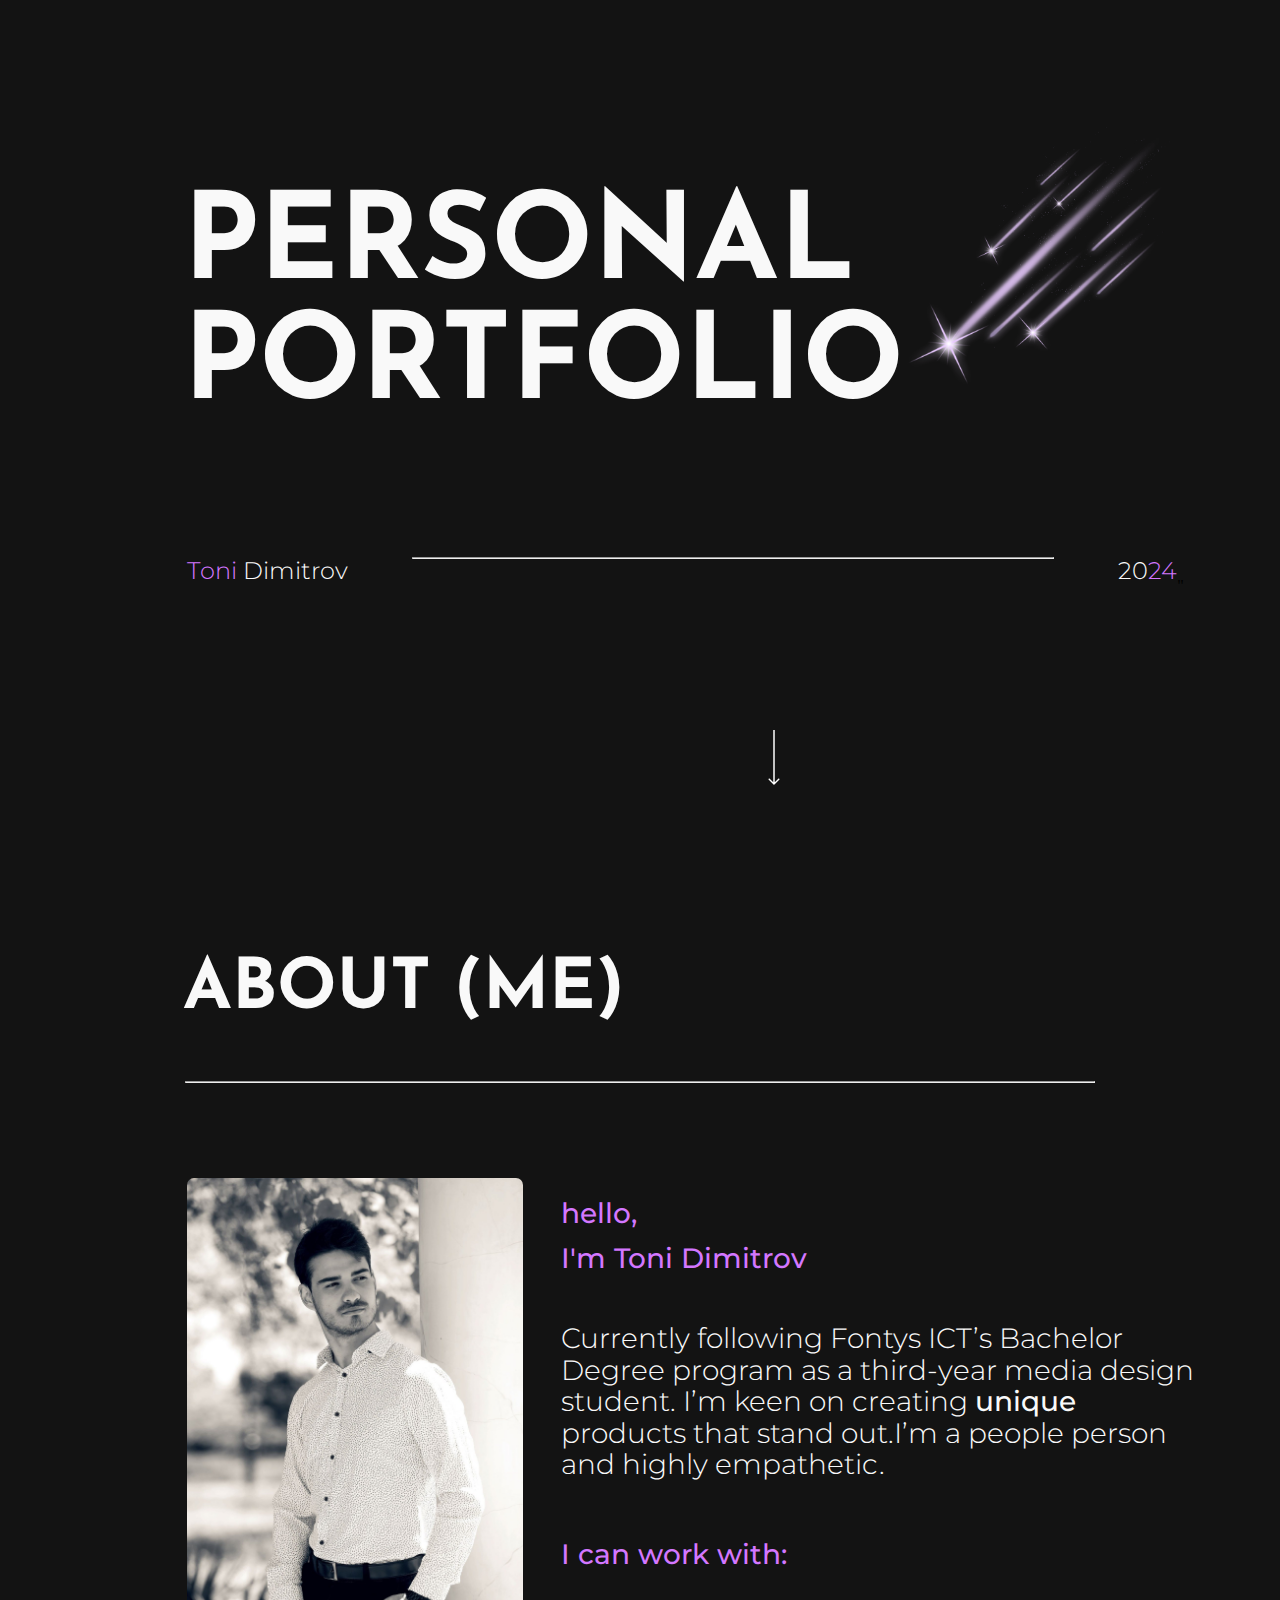
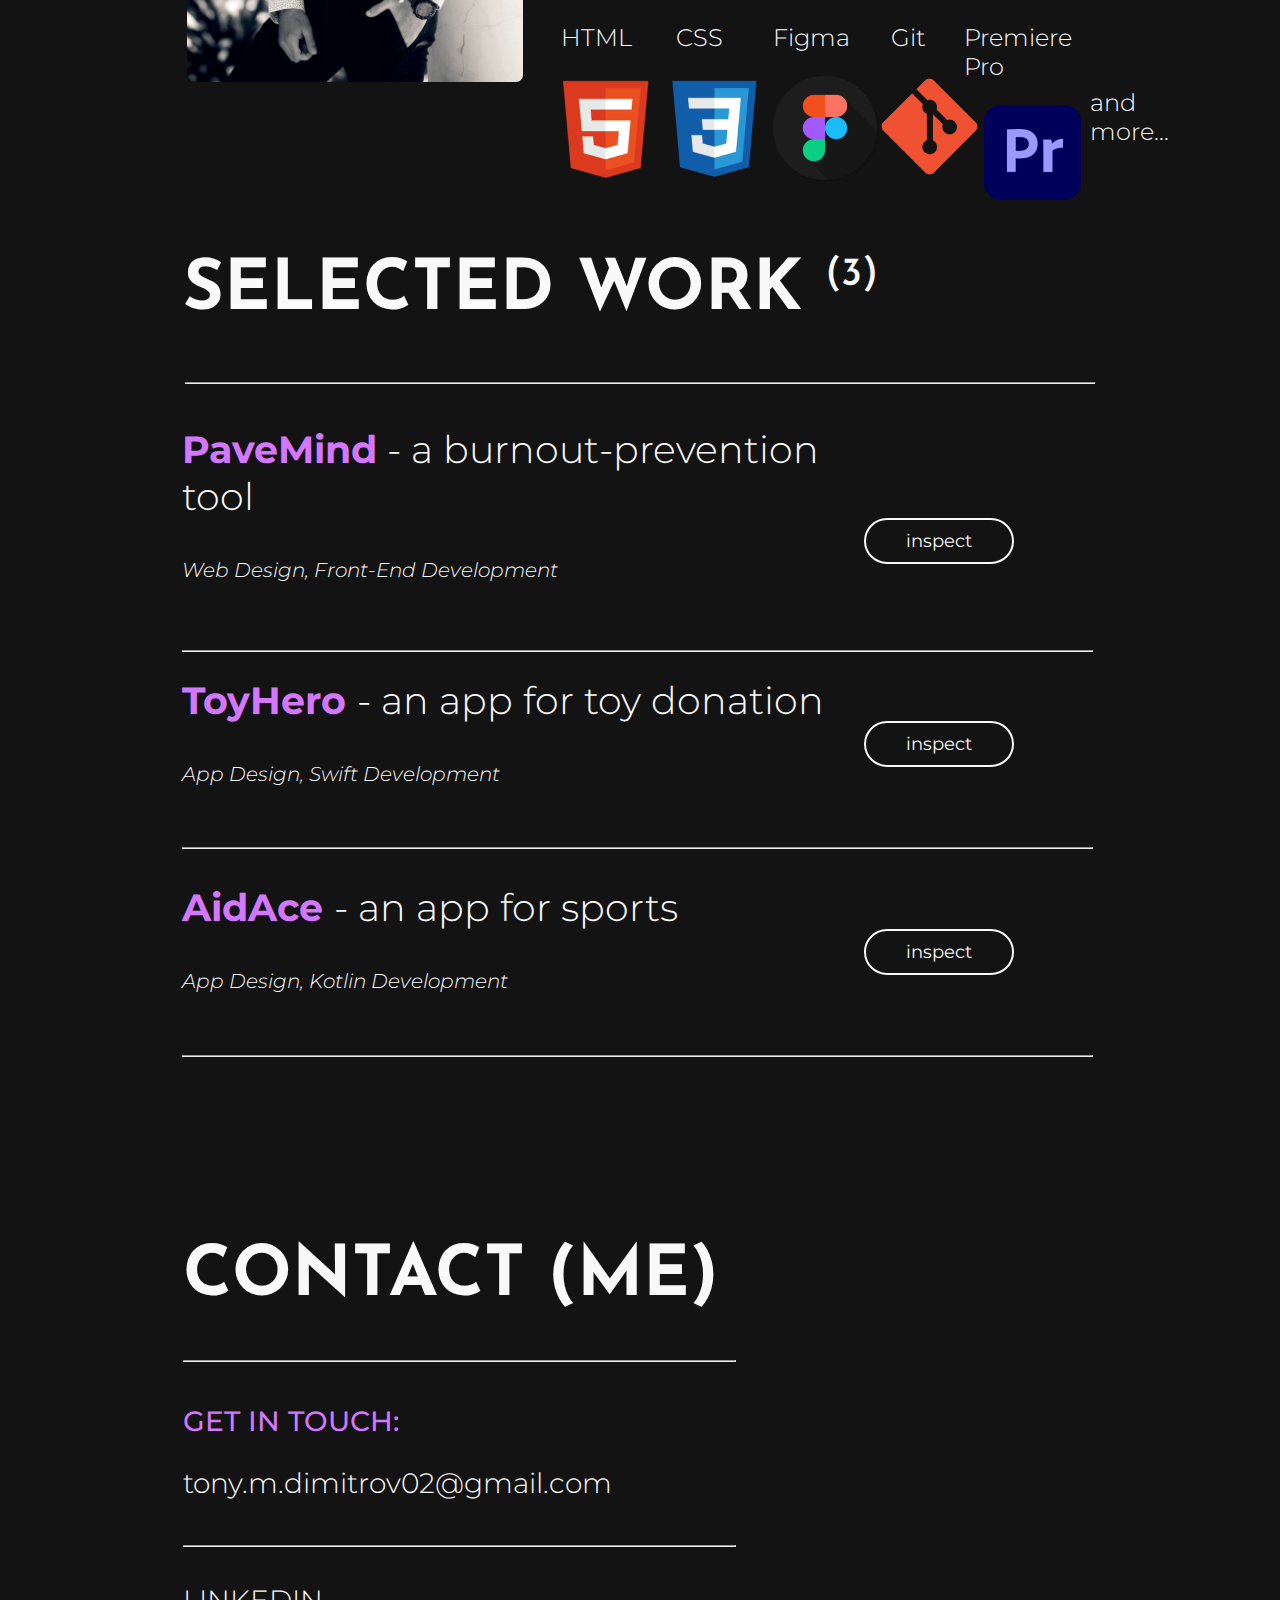
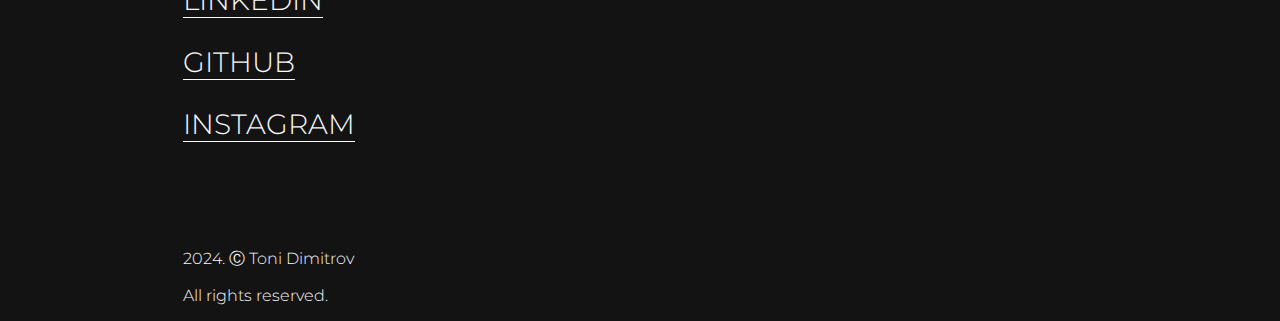
==== index.html @ 02148646 "adding project" ====
<!DOCTYPE html>
<html lang="en">
<head>
    <!-- linking the header font -->
    <link rel="preconnect" href="https://fonts.googleapis.com"> 
    <link rel="preconnect" href="https://fonts.gstatic.com" crossorigin>
    <link href="https://fonts.googleapis.com/css2?family=Josefin+Sans:ital,wght@0,100..700;1,100..700&display=swap" rel="stylesheet">
    <!-- linking the text font -->
    <link rel="preconnect" href="https://fonts.googleapis.com">
    <link rel="preconnect" href="https://fonts.gstatic.com" crossorigin>
    <link href="https://fonts.googleapis.com/css2?family=Montserrat:ital,wght@0,100..900;1,100..900&display=swap" rel="stylesheet">
    <link rel="stylesheet" type="text/css" href="style.css">
    <meta charset="UTF-8">
    <meta name="viewport" content="width=device-width, initial-scale=1.0">
    <title>Toni Dimitrov Portfolio</title>
</head>
<body>
    <div id="scrollToTopBtn">
        <img src="assets/scroll-arrow.svg" alt="scroll to top button">
    </div>
<!-- Landing Page header -->
    <div class="landing-container-1">
    <h1 id="personal-portfolio-header">PERSONAL <br> PORTFOLIO</h1>
    <img id="landing-page-stars" src="./assets/landing-page-stars.png" alt="image of stars">
    </div>

<!-- Landing Page itself -->
    <div class="flex-container-2">
        <span id="landing-my-name"> <span class="purple-letters"> Toni </span> Dimitrov</span> <hr id="landing-line"> <span id="landing-year">20<span class="purple-letters">24</span></span>
        <a href="#about-me-header-id">"<img id="landing-arrow" src="./assets/landing-arrow.png" alt="arrow for navigation"></a>
    </div>

    <!-- About me page header -->
    <div class="about-me-header" id="about-me-header-id">
    <h1 class="section-header">ABOUT (ME)</h1>
    <hr class="section-line"></hr>
    </div>

    <!-- About me page itself -->
<div class="about-me-container">
        <img id="about-me-profile-pic" src="assets/profile-pic.jpg" alt="my picture">
        <div class="about-me-text-container-main">
        <div id="about-me-hello"> <span id="about-me-colored-hello">hello, <p> I'm Toni Dimitrov </p></span> </div>
            <div class="about-me-text-container">
            <p class="about-me-text"> Currently following Fontys ICT’s Bachelor Degree program as a third-year media design student. I’m keen on creating <span id="unique-medium">unique</span> products that stand out.I’m a people person and highly empathetic.</p>
            </div>
            <div class="about-me-work-text">
                <p> I can work with: </p>
                </div>
                <div class="about-me-skills-container">
                    <div class="about-me-skills-content">
                        <p class="about-me-type-skill">HTML</p>
                        <img src="assets/html-icon.png" alt="html icon">
                    </div>
                    <div class="about-me-skills-content">
                        <p id="about-me-css-text" class="about-me-type-skill">CSS</p>
                        <img src="assets/css-icon.png" alt="css icon">
                    </div>
                    <div class="about-me-skills-content">
                        <p class="about-me-type-skill">Figma</p>
                        <img src="assets/figma-icon.png" alt="figma icon">
                    </div>
                    <div class="about-me-skills-content">
                        <p id="about-me-git-text" class="about-me-type-skill">Git</p>
                        <img src="assets/git-icon.png" alt="git icon">
                    </div>
                    <div class="about-me-skills-content">
                        <p id="about-me-premiere-text" class="about-me-type-skill">Premiere Pro</p>
                        <img src="assets/premiere-pro-icon.png" alt="premiere pro icon">
                    </div>
                    <div class="about-me-skills-content">
                        <p id="about-me-and-more-text" class="about-me-type-skill">and more...</p>
                    </div>
                </div>
        </div>
</div>

<!-- Selected work page header -->

<div class="selectedwork-header">
    <h1 class="section-header">SELECTED WORK <sup id="selectedwork-supertext">(3)</sup></h1>
    <hr id="selectedwork-line"></hr>
    </div>
    <!-- Selected work page itself -->
    <!-- first container -->
    <div class="selectedwork-project1-container">
    <p id="selectedwork-project1-text"> <span id="selectedwork-pavemind"> PaveMind</span> - a burnout-prevention tool</p>
    <div class="selectedwork-project-button"><button class="transparent-button"> inspect </button></div>
    <p class="selectedwork-project-description"> Web Design, Front-End Development</p>
    <hr class="selectedwork-line-projects"></hr>
    </div>
<!-- second container -->
<div class="selectedwork-project2-container">
    <p id="selectedwork-project2-text"><span id="selectedwork-toyhero"> ToyHero </span> - an app for toy donation</p>
    <div class="selectedwork-project-button"><button class="transparent-button"> inspect </button></div>
    <p class="selectedwork-project-description"> App Design, Swift Development </p>
    <hr class="selectedwork-line-projects"></hr>
</div>
<br>
    <!-- third container -->
<div class="selectedwork-project3-container">
        <p id="selectedwork-project3-text"><span id="selectedwork-aidace"> AidAce </span> - an app for sports</p>
        <div class="selectedwork-project-button"><button class="transparent-button"> inspect </button></div>
        <p class="selectedwork-project-description"> App Design, Kotlin Development </p>
        <hr class="selectedwork-line-projects"></hr>
</div>


<!-- Contact page header -->
<div class="contact-header">
    <h1 class="section-header">CONTACT (ME)</h1>
    <hr id="contact-section-line"></hr>
    </div>
    <div class="contact-container">
        <p id="get-in-touch">GET IN TOUCH:</p>
        <p id="contact-email">tony.m.dimitrov02@gmail.com</p>
    </div>
    <hr id="contact-section-line"></hr>
<div class="contact-hyperlinks">
    <p><a href="https://www.linkedin.com/in/toni-dimitrov-1a2391223/">LINKEDIN</a></p>
<p><a href="https://github.com/Daldalor">GITHUB</a></p><p><a href="https://www.instagram.com/tony.m.dimitrov/">INSTAGRAM</a></p>
</div>

<!-- copyright thing here -->

<div id="copyright">
    <p>2024. Ⓒ Toni Dimitrov</p>
    <p>All rights reserved.</p>
</div>
<script src="script.js"></script>
</body>
</html>
---- style.css ----
:root {
    /* Color variables */
    --black-color: #131313;
    --white-color: #f9f9f9;
    --purple-color: #D377FF;;

    /* Font variables */
    --headings-font: "Josefin Sans", "Comfortaa", bold;
    --text-font: "Montserrat", sans-serif;

    /*Font Weights */
    --montserrat-light: 300;
    --montserrat-medium: 500;
    --montserrat-bold: 700;
}

html {
    scroll-behavior: smooth;
}

body
{
    background-color: var(--black-color);
}

/* Landing Page header*/

.landing-container-1 {
    width:100%;
    height:50vh;
    display: flex;
    background-color: var(--black-color);
    justify-content: space-between;
}

#personal-portfolio-header{
    font-family: var(--headings-font);
    color:var(--white-color);
    font-size:120px;
    margin-left:13.7vw;
    margin-top:20vh;
}

#landing-page-stars{
    max-width:100vw;
    height:30vh;
    margin-top: 13vh;
    margin-right:8vw;
}
    
/* Landing Page under header*/

.flex-container-2 {
    width:100%;
    height:50vh;
    display: flex;
    align-items: center;
}

#landing-line{
    margin:5vw;
    margin-bottom:35vh;
    width:50vw;
}
#landing-my-name{
    margin-left:14vw;
}
#landing-my-name, #landing-year{
    font-family: var(--text-font);
    font-weight: var(--montserrat-light);
    font-size: 24px;
    color: var(--white-color);
    margin-bottom:25vh;
}
.purple-letters{
    color: var(--purple-color);
}

#landing-arrow{
margin-left:-32vw;
margin-top:15vh;
transition: transform 0.3s ease-in-out;
}

#landing-arrow:hover{
    transform: translateY(10px);

}
/* About (me) header */

.about-me-header{
    display:flex;
    flex-direction: column;
    width:100%;
    height:30vh;
}

.section-header{
    font-family: var(--headings-font);
    color: var(--white-color);
    font-size:70px;
    margin-left:13.7vw;

}

.section-line{
width:71vw;
}

/* About (me) page */

.about-me-container{
    width:100%;
    height: 70vh;
    position:relative;
    display:flex;
    flex-direction:row;
}

#about-me-profile-pic{
    width:50;
    height:56vh;
    border-radius: 7px;
    margin-left:14vw;
}

.about-me-text-container-main{
    display:flex;
    flex-direction:column;
}
#about-me-hello{
    font-family: var(--text-font);
    font-weight: var(--montserrat-medium);
    font-size:28px;
    margin-left:3vw;
    margin-top:2vh;
}
#about-me-colored-hello{
    color:var(--purple-color);
    line-height:0;
}

.about-me-text-container{
    margin-top:1vh;
}

.about-me-text{
    font-weight:var(--montserrat-light);
    width:50vw;
    font-family: var(--text-font);
    font-size:28px;
    margin-left:3vw;
    color:var(--white-color);
    line-height:3.5vh;
}
#unique-medium{
    font-weight:var(--montserrat-medium);
}

.about-me-work-text{
    font-weight:var(--montserrat-medium);
    font-family: var(--text-font);
    font-size:28px;
    margin-left:3vw;
    color:var(--purple-color);
}
.about-me-skills-container{
    display:flex;
    margin-left:3vw;
}
.about-me-type-skill{
    color:var(--white-color);
    font-family: var(--text-font);
    font-weight:var(--montserrat-light);
    font-size:24px;
}
.about-me-skills-content{
    width: calc(18% - 1vw);
}
#about-me-css-text{
    margin-left:0.7vw;
}
#about-me-git-text{
    margin-left:1vw;
}
#about-me-premiere-text{
    margin-left:-1.6vw;
}
#about-me-and-more-text{
    margin-top:7vw;
}

/* Selected Work header */

.selectedwork-header{
    display:flex;
    flex-direction: column;
    width:100%;
    height:20vh;
}

#selectedwork-line{
width:71vw;
}

/* Selected Work page */

.selectedwork-project1-container{
    font-size:50px;
    margin-left:13.6vw;
    width:65vw;
}

#selectedwork-supertext{
    font-size: 40px;
    font-weight: var(--montserrat-medium);
    }

#selectedwork-pavemind{
    color:var(--purple-color);
    font-weight:var(--montserrat-bold);
}

/* first container */

#selectedwork-project1-text{
    font-weight:var(--montserrat-light);
    font-family: var(--text-font);
    color:var(--white-color);
    width: 50vw;
    font-size: 38px;
}

.selectedwork-project-description{
    font-weight:var(--montserrat-light);
    font-family: var(--text-font);
    font-style: italic;
    color:var(--white-color);
    font-size:20px;
    padding-bottom:2.5vh;
    width: 50vw;
}
.selectedwork-line-projects{
    width:71vw;
    float:left;
}
.selectedwork-project-button{
float:right;
display:flex;
margin-top:-4.5vh;
}

.transparent-button{
    font-family:var(--text-font);
    background-color: transparent;
    border: 2px solid var(--white-color);
    border-radius: 30px;
    padding: 10px 40px;
    color: var(--white-color);
    cursor: pointer;
    font-size: 18px;
}

/* second container */
.selectedwork-project2-container{
font-size:38px;
margin-left:13.6vw;
width:65vw;
}

#selectedwork-project2-text{
    font-weight:var(--montserrat-light);
    font-family: var(--text-font);
    color:var(--white-color);
    width: 65vw;
}

#selectedwork-toyhero{
    color:var(--purple-color);
    font-weight:var(--montserrat-bold);
}

/* third container */
.selectedwork-project3-container{
font-weight:var(--montserrat-light);
font-size:38px;
margin-left:13.6vw;
width:65vw;
font-family: var(--text-font);
}

#selectedwork-project3-text{
    color:var(--white-color);
}

#selectedwork-aidace{
    color:var(--purple-color);
    font-weight:var(--montserrat-bold);
}

/* Contact page */

.contact-header{
    display:flex;
    flex-direction: column;
    width:100%;
    height:20vh;
    margin-top:20vh;
}

#selectedwork-header{
    font-family: var(--headings-font);
    color: var(--white-color);
    margin-left:13.7vw;
}

#get-in-touch{
    font-size:28px;
    color:var(--purple-color);
    font-family: var(--text-font);
    font-weight:var(--montserrat-medium);
}

.contact-container{
margin-left:13.7vw;
}

#contact-section-line{
    margin: 0;
    width:43vw;
    margin-left:13.7vw;
}

#contact-email{
    font-family: var(--text-font);
    font-weight:var(--montserrat-light);
    color:var(--white-color);
    font-size:28px;
    margin-bottom:5vh;
}
.contact-hyperlinks{
    font-family: var(--text-font);
    font-weight: var(--montserrat-light);
    font-size:28px;
    margin-top:4vh;
    margin-left:13.7vw;
    color:var(--white-color);
}

a {
    color: inherit;
    text-decoration: none;
    border-bottom: 0.5px solid;
}

#copyright{
    color:var(--white-color);
    font-family: var(--text-font);
    font-weight: var(--montserrat-light);
    margin-left:13.7vw;
    margin-top:12vh;
}

/* Scroll to top button */

#scrollToTopBtn {
    display: none;
    position: fixed;
    bottom: 20px;
    right: 20px;
    z-index: 99;
    cursor: pointer;
    transition: transform 0.3s ease-in-out;
}

#scrollToTopBtn img {
    width: 8vw;
    height: 6vh;
}

#scrollToTopBtn:hover {
    transform: translateY(-10px);
}
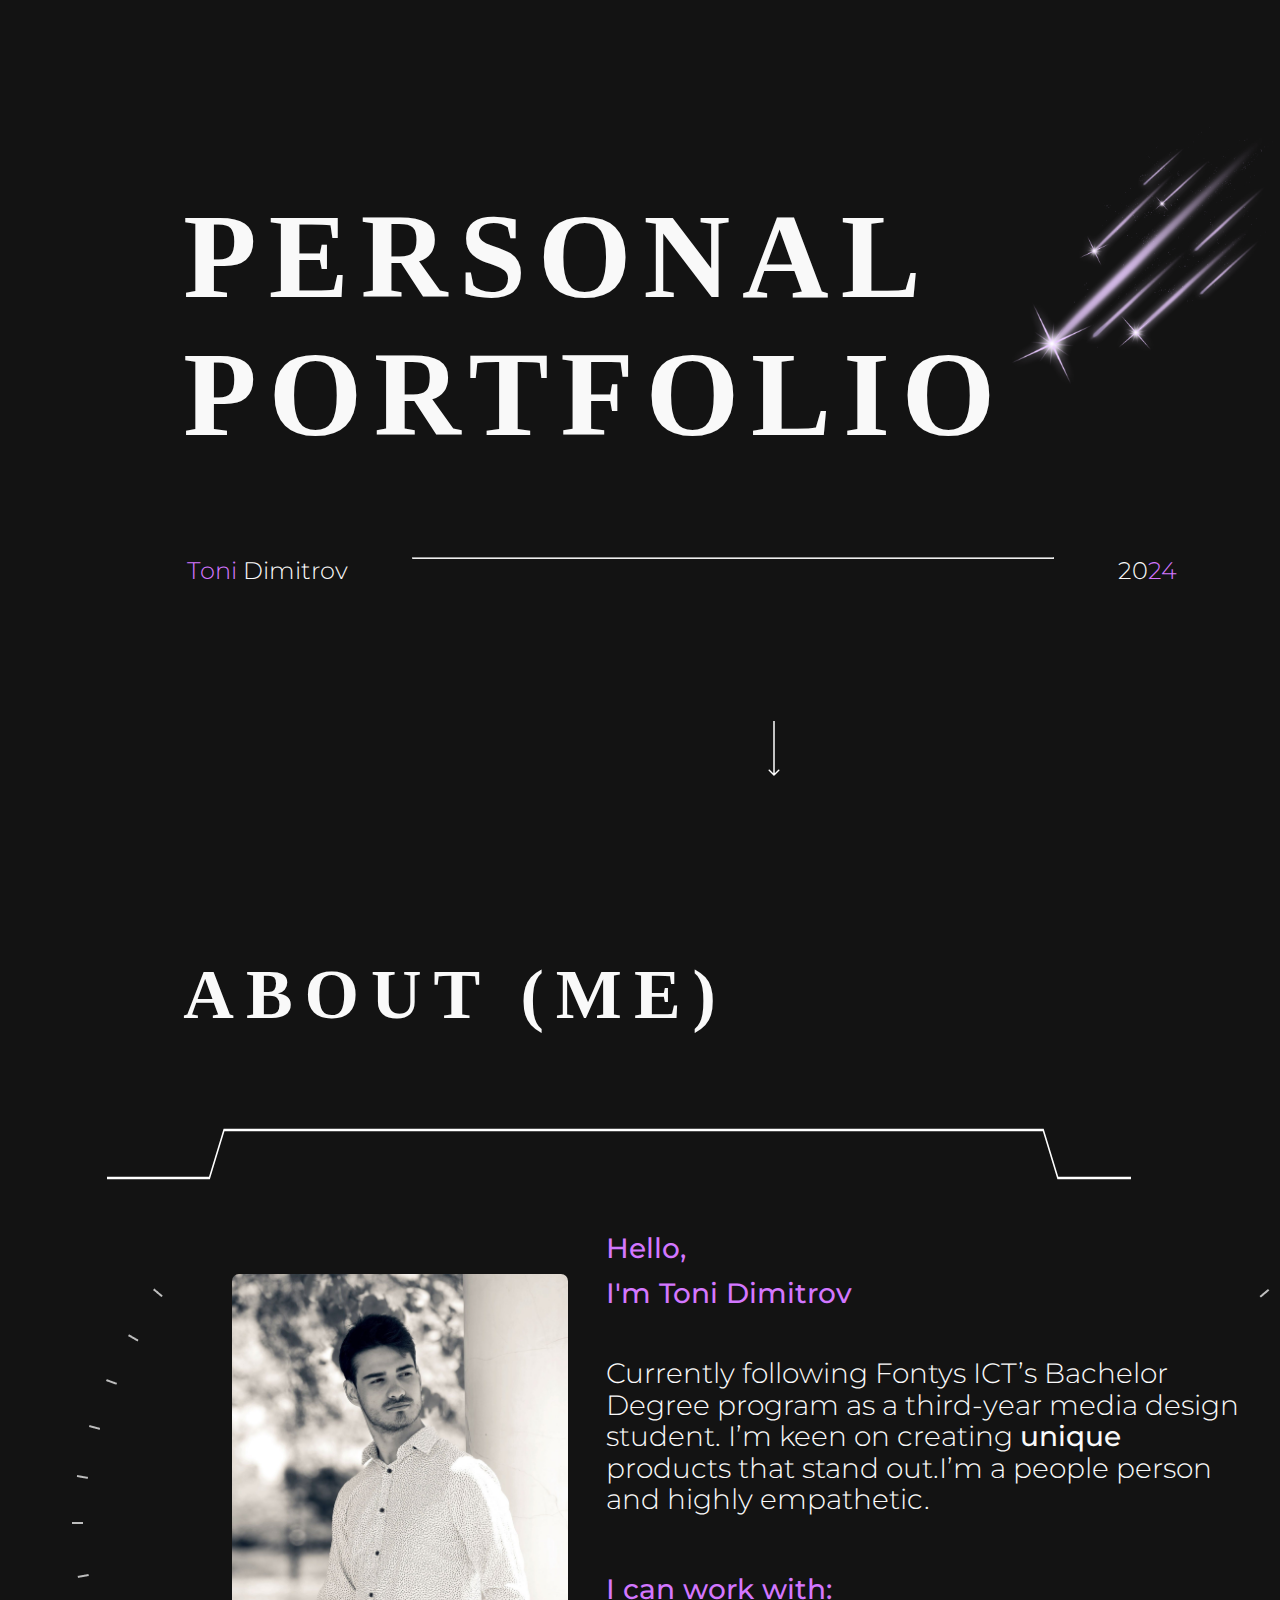
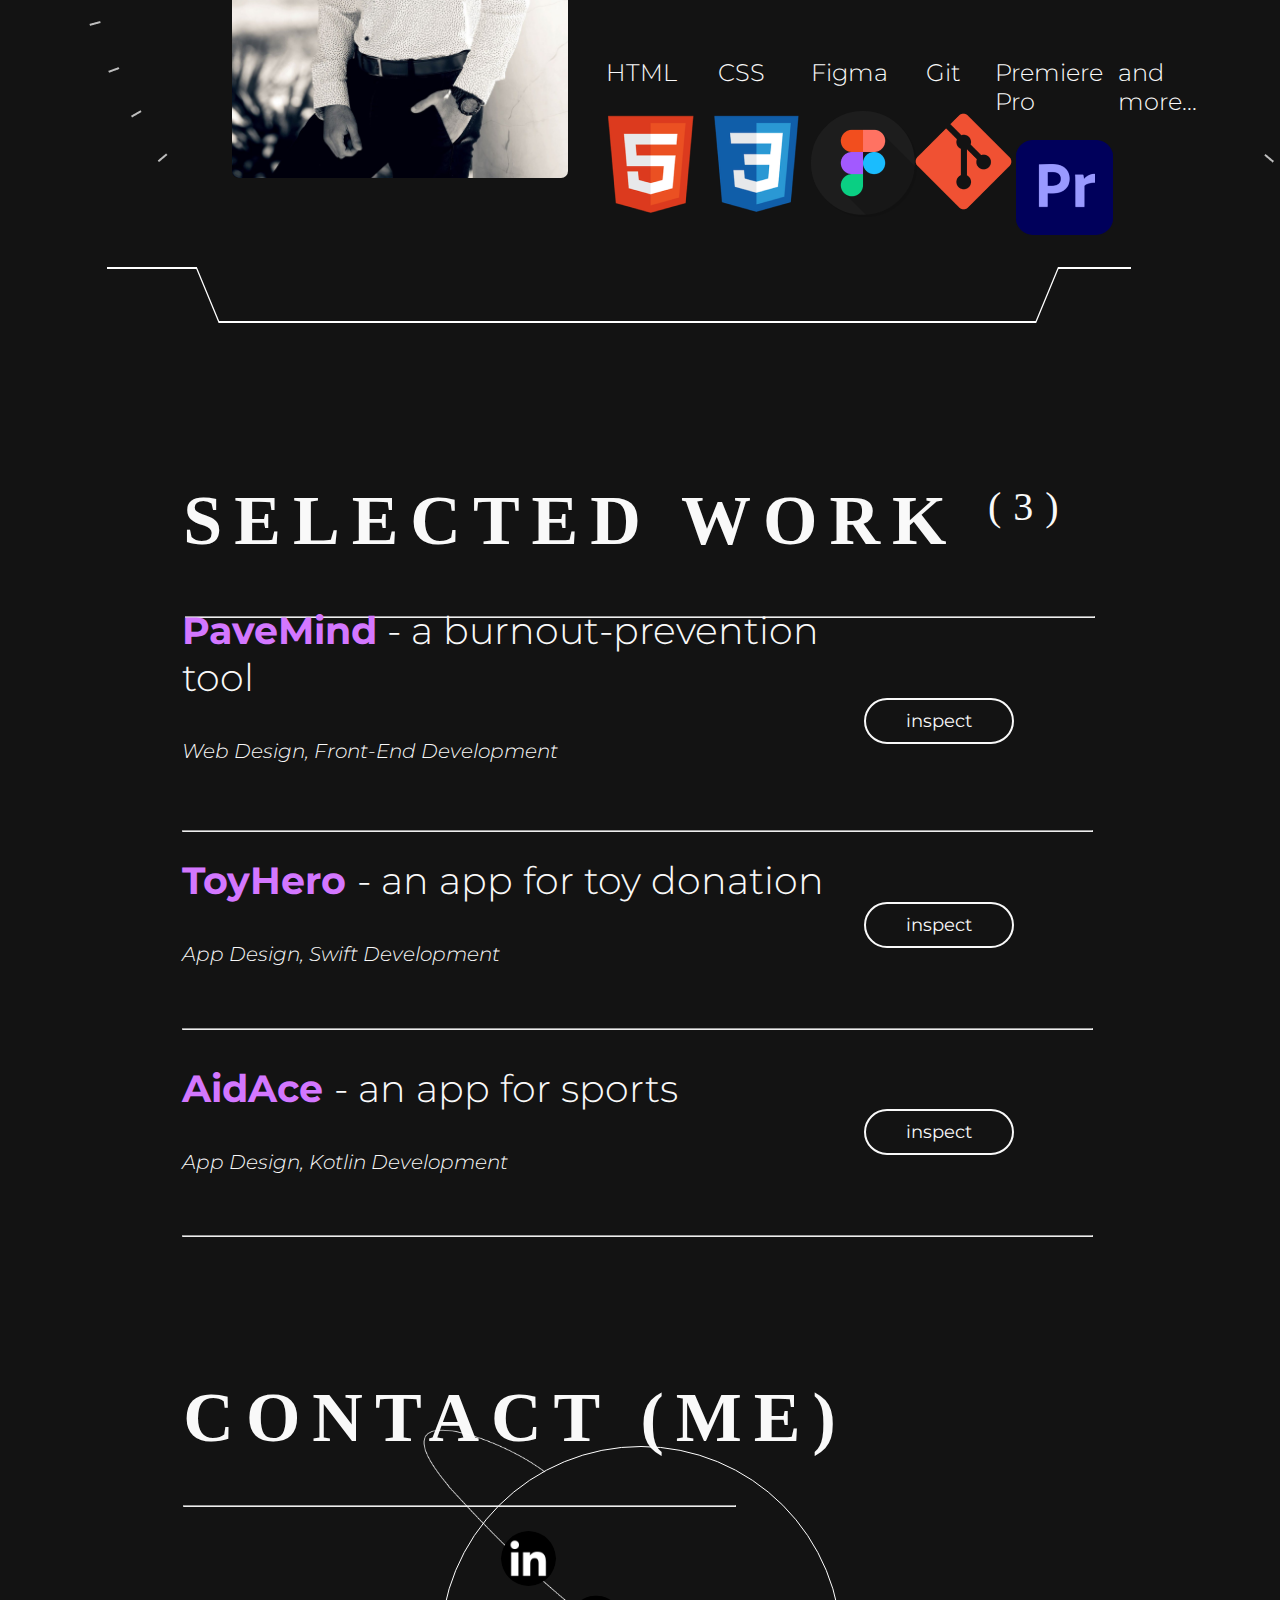
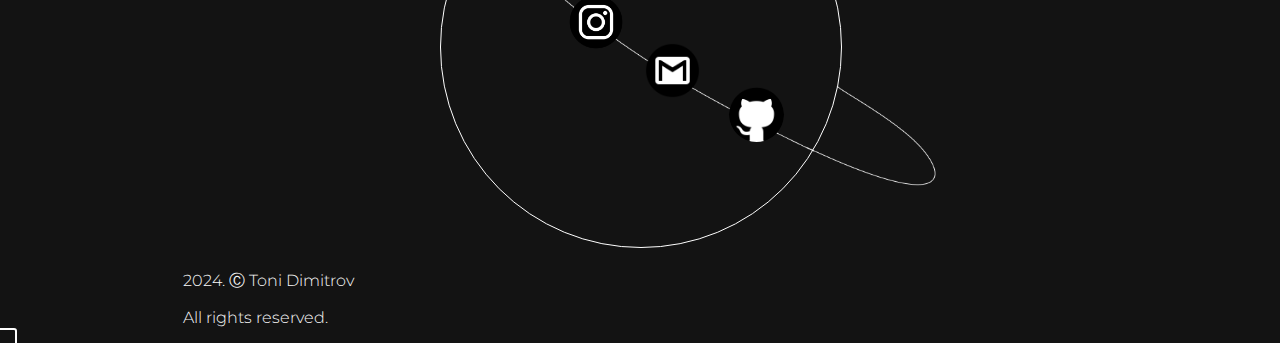
==== commit 38f9985f: "Completely redesigned the contact me page, added more astronomy/futuristic elements, new font" ====
--- a/index.html
+++ b/index.html
@@ -21,26 +21,29 @@
 <!-- Landing Page header -->
     <div class="landing-container-1">
     <h1 id="personal-portfolio-header">PERSONAL <br> PORTFOLIO</h1>
-    <img id="landing-page-stars" src="./assets/landing-page-stars.png" alt="image of stars">
+    <img class="no-cursor-effect" id="landing-page-stars" src="./assets/landing-page-stars.png" alt="image of stars">
     </div>
 
 <!-- Landing Page itself -->
     <div class="flex-container-2">
         <span id="landing-my-name"> <span class="purple-letters"> Toni </span> Dimitrov</span> <hr id="landing-line"> <span id="landing-year">20<span class="purple-letters">24</span></span>
-        <a href="#about-me-header-id">"<img id="landing-arrow" src="./assets/landing-arrow.png" alt="arrow for navigation"></a>
+        <a href="#about-me-header-id"><img id="landing-arrow" src="./assets/landing-arrow.png" alt="arrow for navigation"></a>
     </div>
 
     <!-- About me page header -->
     <div class="about-me-header" id="about-me-header-id">
     <h1 class="section-header">ABOUT (ME)</h1>
-    <hr class="section-line"></hr>
+    <svg id="line1" viewBox="5 0 70 5" preserveAspectRatio="none">
+        <polyline points="0,4 12,4 13,2 69,2 70,4 77,4" fill="none"/>
+    </svg>
     </div>
 
     <!-- About me page itself -->
-<div class="about-me-container">
-        <img id="about-me-profile-pic" src="assets/profile-pic.jpg" alt="my picture">
+<div class="about-me-container" id="about-me-container">
+    <img class="no-cursor-effect" id="about-me-left-target" src="assets/left-target.png" alt="left-target-png">
+        <img id="about-me-profile-pic" src="assets/profile-pic.jpg" alt="my picture" class="no-cursor-effect">
         <div class="about-me-text-container-main">
-        <div id="about-me-hello"> <span id="about-me-colored-hello">hello, <p> I'm Toni Dimitrov </p></span> </div>
+        <div id="about-me-hello"> <span id="about-me-colored-hello">Hello, <p> I'm Toni Dimitrov </p></span> </div>
             <div class="about-me-text-container">
             <p class="about-me-text"> Currently following Fontys ICT’s Bachelor Degree program as a third-year media design student. I’m keen on creating <span id="unique-medium">unique</span> products that stand out.I’m a people person and highly empathetic.</p>
             </div>
@@ -50,31 +53,34 @@
                 <div class="about-me-skills-container">
                     <div class="about-me-skills-content">
                         <p class="about-me-type-skill">HTML</p>
-                        <img src="assets/html-icon.png" alt="html icon">
+                        <img class="no-cursor-effect" src="assets/html-icon.png" alt="html icon">
                     </div>
                     <div class="about-me-skills-content">
                         <p id="about-me-css-text" class="about-me-type-skill">CSS</p>
-                        <img src="assets/css-icon.png" alt="css icon">
+                        <img class="no-cursor-effect" src="assets/css-icon.png" alt="css icon">
                     </div>
                     <div class="about-me-skills-content">
                         <p class="about-me-type-skill">Figma</p>
-                        <img src="assets/figma-icon.png" alt="figma icon">
+                        <img class="no-cursor-effect" src="assets/figma-icon.png" alt="figma icon">
                     </div>
                     <div class="about-me-skills-content">
                         <p id="about-me-git-text" class="about-me-type-skill">Git</p>
-                        <img src="assets/git-icon.png" alt="git icon">
+                        <img class="no-cursor-effect" src="assets/git-icon.png" alt="git icon">
                     </div>
                     <div class="about-me-skills-content">
                         <p id="about-me-premiere-text" class="about-me-type-skill">Premiere Pro</p>
-                        <img src="assets/premiere-pro-icon.png" alt="premiere pro icon">
+                        <img class="no-cursor-effect" src="assets/premiere-pro-icon.png" alt="premiere pro icon">
                     </div>
                     <div class="about-me-skills-content">
                         <p id="about-me-and-more-text" class="about-me-type-skill">and more...</p>
                     </div>
                 </div>
         </div>
+        <img class="no-cursor-effect" id="about-me-right-target" src="assets/right-target.png" alt="right-target-png">
 </div>
-
+<svg id="line2" viewBox="5 0 91.5 5" preserveAspectRatio="none">
+    <polyline points="0,1 13,1 15,4 88,4 90,1 100,1" fill="none"/>
+</svg>
 <!-- Selected work page header -->
 
 <div class="selectedwork-header">
@@ -111,17 +117,21 @@
     <h1 class="section-header">CONTACT (ME)</h1>
     <hr id="contact-section-line"></hr>
     </div>
-    <div class="contact-container">
-        <p id="get-in-touch">GET IN TOUCH:</p>
-        <p id="contact-email">tony.m.dimitrov02@gmail.com</p>
+
+    <!-- Contact page content -->
+    <div class="contact-me-container">
+    <div class="orbit-container">
+        <img class="no-cursor-effect" id="orbit-ring" src="assets/ring.png">
+        <div class="orbit" class="no-cursor-effect">
+            <a href="https://www.linkedin.com/in/toni-dimitrov-1a2391223/" class="icon linkedin" target="_blank"></a>
+            <a href="https://www.instagram.com/tony.m.dimitrov" class="icon instagram" target="_blank"></a>
+            <a href="https://mail.google.com/mail/u/0/?fs=1&to=tony.m.dimitrov02@gmail.com&su=Important+Message&body=Hello!,%20Don%27t%20Hesitate!&tf=cm" class="icon gmail" target="_blank"></a>
+            <a href="https://github.com/Daldalor" class="icon github" target="_blank"></a>
+        </div>
     </div>
-    <hr id="contact-section-line"></hr>
-<div class="contact-hyperlinks">
-    <p><a href="https://www.linkedin.com/in/toni-dimitrov-1a2391223/">LINKEDIN</a></p>
-<p><a href="https://github.com/Daldalor">GITHUB</a></p><p><a href="https://www.instagram.com/tony.m.dimitrov/">INSTAGRAM</a></p>
 </div>
 
-<!-- copyright thing here -->
+<!-- Copyright thing here -->
 
 <div id="copyright">
     <p>2024. Ⓒ Toni Dimitrov</p>
--- a/style.css
+++ b/style.css
@@ -5,7 +5,7 @@
     --purple-color: #D377FF;;
 
     /* Font variables */
-    --headings-font: "Josefin Sans", "Comfortaa", bold;
+    --headings-font: "Eurostyle";
     --text-font: "Montserrat", sans-serif;
 
     /*Font Weights */
@@ -14,14 +14,53 @@
     --montserrat-bold: 700;
 }
 
+/* Integrating the new font that matches the "vibe" of the website */
+@font-face {
+    font-family: 'Eurostyle'; 
+    src: url('fonts/EuroStyle.TTF') format('ttf'),
+         url('fonts/EuroStyle\ Normal.ttf') format('ttf');
+  }
+
 html {
     scroll-behavior: smooth;
 }
 
 body
 {
+    overflow-x: hidden;
     background-color: var(--black-color);
-}
+    cursor: none; /* removing the cursor so the new custom cursor is displayed */
+}
+
+/* Custom Cursor */
+
+#custom-cursor {
+    position: fixed;
+    width: 20px;
+    height: 20px;
+    margin-left: -15px; /* centering the rectangle */
+    margin-top: -15px;
+    border: 2px solid white;
+    border-radius: 3px;
+    pointer-events: none; /* cursor doesn't block interactions */
+    transition: transform 0.15s ease;
+    z-index:1000;
+}
+
+.hidden {
+    display: none;
+}
+
+button:hover, a:hover, img:hover {
+    cursor: none; /* default cursor remains hidden on hover */
+}
+
+/* Fixing the headers with letter spacing */
+
+h1 {
+    letter-spacing: 12px;
+}
+
 
 /* Landing Page header*/
 
@@ -48,6 +87,32 @@
     margin-right:8vw;
 }
     
+
+/* Shooting Stars code */
+
+.shooting-star {
+    position: absolute;
+    width: 2px;
+    height: 100px;
+    background: linear-gradient(45deg, rgb(166, 164, 254), rgba(255, 255, 255, 0));
+    opacity: 0;
+    transform: rotate(45deg);
+    animation: shooting-star 3s ease-in-out forwards;
+    z-index:-999;
+}
+
+@keyframes shooting-star {
+    0% {
+        opacity: 1;
+        transform: translate(0, 0) rotate(45deg);
+    }
+    100% {
+        opacity: 0;
+        transform: translate(-50vw, 100vh) rotate(45deg);
+    }
+}
+
+
 /* Landing Page under header*/
 
 .flex-container-2 {
@@ -92,7 +157,6 @@
     display:flex;
     flex-direction: column;
     width:100%;
-    height:30vh;
 }
 
 .section-header{
@@ -105,8 +169,27 @@
 
 .section-line{
 width:71vw;
-}
-
+display:flex;
+align-items: center;
+
+}
+#line1{
+    width:80vw;
+    height: 120px;
+    stroke: white;
+    stroke-width:0.1px;
+    margin-left:7.7vw;
+    margin-bottom:1vh;
+}
+
+#line2{
+    width:80vw;
+    height: 90px;
+    stroke: white;
+    stroke-width:0.1px;
+    margin-left:7.7vw;
+    margin-top:1vh;
+}
 /* About (me) page */
 
 .about-me-container{
@@ -115,13 +198,21 @@
     position:relative;
     display:flex;
     flex-direction:row;
-}
+    align-items:center;
+}
+
+#about-me-left-target{
+margin-left:5vw;
+}
+
+#about-me-right-target{
+    margin-left:1vw;
+    }
 
 #about-me-profile-pic{
-    width:50;
     height:56vh;
     border-radius: 7px;
-    margin-left:14vw;
+    margin-left:5vw;
 }
 
 .about-me-text-container-main{
@@ -187,7 +278,7 @@
     margin-left:-1.6vw;
 }
 #about-me-and-more-text{
-    margin-top:7vw;
+    margin-top:vw;
 }
 
 /* Selected Work header */
@@ -196,7 +287,8 @@
     display:flex;
     flex-direction: column;
     width:100%;
-    height:20vh;
+    height:15vh;
+    margin-top:10vh;
 }
 
 #selectedwork-line{
@@ -298,31 +390,14 @@
     font-weight:var(--montserrat-bold);
 }
 
-/* Contact page */
+/* Contact page header */
 
 .contact-header{
     display:flex;
     flex-direction: column;
     width:100%;
-    height:20vh;
-    margin-top:20vh;
-}
-
-#selectedwork-header{
-    font-family: var(--headings-font);
-    color: var(--white-color);
-    margin-left:13.7vw;
-}
-
-#get-in-touch{
-    font-size:28px;
-    color:var(--purple-color);
-    font-family: var(--text-font);
-    font-weight:var(--montserrat-medium);
-}
-
-.contact-container{
-margin-left:13.7vw;
+    height:15vh;
+    margin-top:15vh;
 }
 
 #contact-section-line{
@@ -331,34 +406,94 @@
     margin-left:13.7vw;
 }
 
-#contact-email{
-    font-family: var(--text-font);
-    font-weight:var(--montserrat-light);
-    color:var(--white-color);
-    font-size:28px;
-    margin-bottom:5vh;
-}
-.contact-hyperlinks{
-    font-family: var(--text-font);
-    font-weight: var(--montserrat-light);
-    font-size:28px;
-    margin-top:4vh;
-    margin-left:13.7vw;
-    color:var(--white-color);
-}
-
-a {
-    color: inherit;
-    text-decoration: none;
-    border-bottom: 0.5px solid;
-}
+/* Contact page - Orbit */
+
+.contact-me-container{
+    display: flex;
+    justify-content: center;
+    align-items: center;
+    height: 40vh;
+}
+.orbit-container {
+    position: relative;
+    width: 400px;
+    height: 400px;
+}
+#orbit-ring{
+    position:absolute;
+    width:130%;
+    translate: -21px -50px;
+}
+.orbit {
+    position: relative;
+    width: 100%;
+    height: 100%;
+    border: 1px solid #fff;
+    border-radius: 50%;
+}
+
+.icon {
+    position: absolute;
+    width: 55px;
+    height: 55px;
+    background-size: cover;
+    border-radius: 50%;
+    transition: transform 0.3s ease-in-out;
+}
+
+.icon.linkedin {
+    background-image: url('assets/linkedin-icon.png');
+    top: 21%;
+    left: 15%;
+}
+
+.icon.instagram {
+    background-image: url('assets/instagram-icon.png');
+    top: 35%;
+    left: 30%;
+    width:70px;
+    height:70px;
+}
+
+.icon.gmail {
+    background-image: url('assets/gmail-icon.png');
+    top: 49%;
+    left: 51%;
+}
+
+.icon.github {
+    background-image: url('assets/github-icon.png');
+    top: 60%;
+    left: 72%;
+}
+
+a.icon:hover {
+    animation: wobble 0.5s ease-in-out;
+}
+/* Keyframes for the wobble animation */
+@keyframes wobble {
+    0%, 100% {
+        transform: rotate(0deg);
+    }
+    25% {
+        transform: rotate(-5deg);
+    }
+    50% {
+        transform: rotate(5deg);
+    }
+    75% {
+        transform: rotate(-5deg);
+    }
+}
+
+/* Copyright Page  */
 
 #copyright{
     color:var(--white-color);
     font-family: var(--text-font);
     font-weight: var(--montserrat-light);
     margin-left:13.7vw;
-    margin-top:12vh;
+    margin-top:5vh;
 }
 
 /* Scroll to top button */
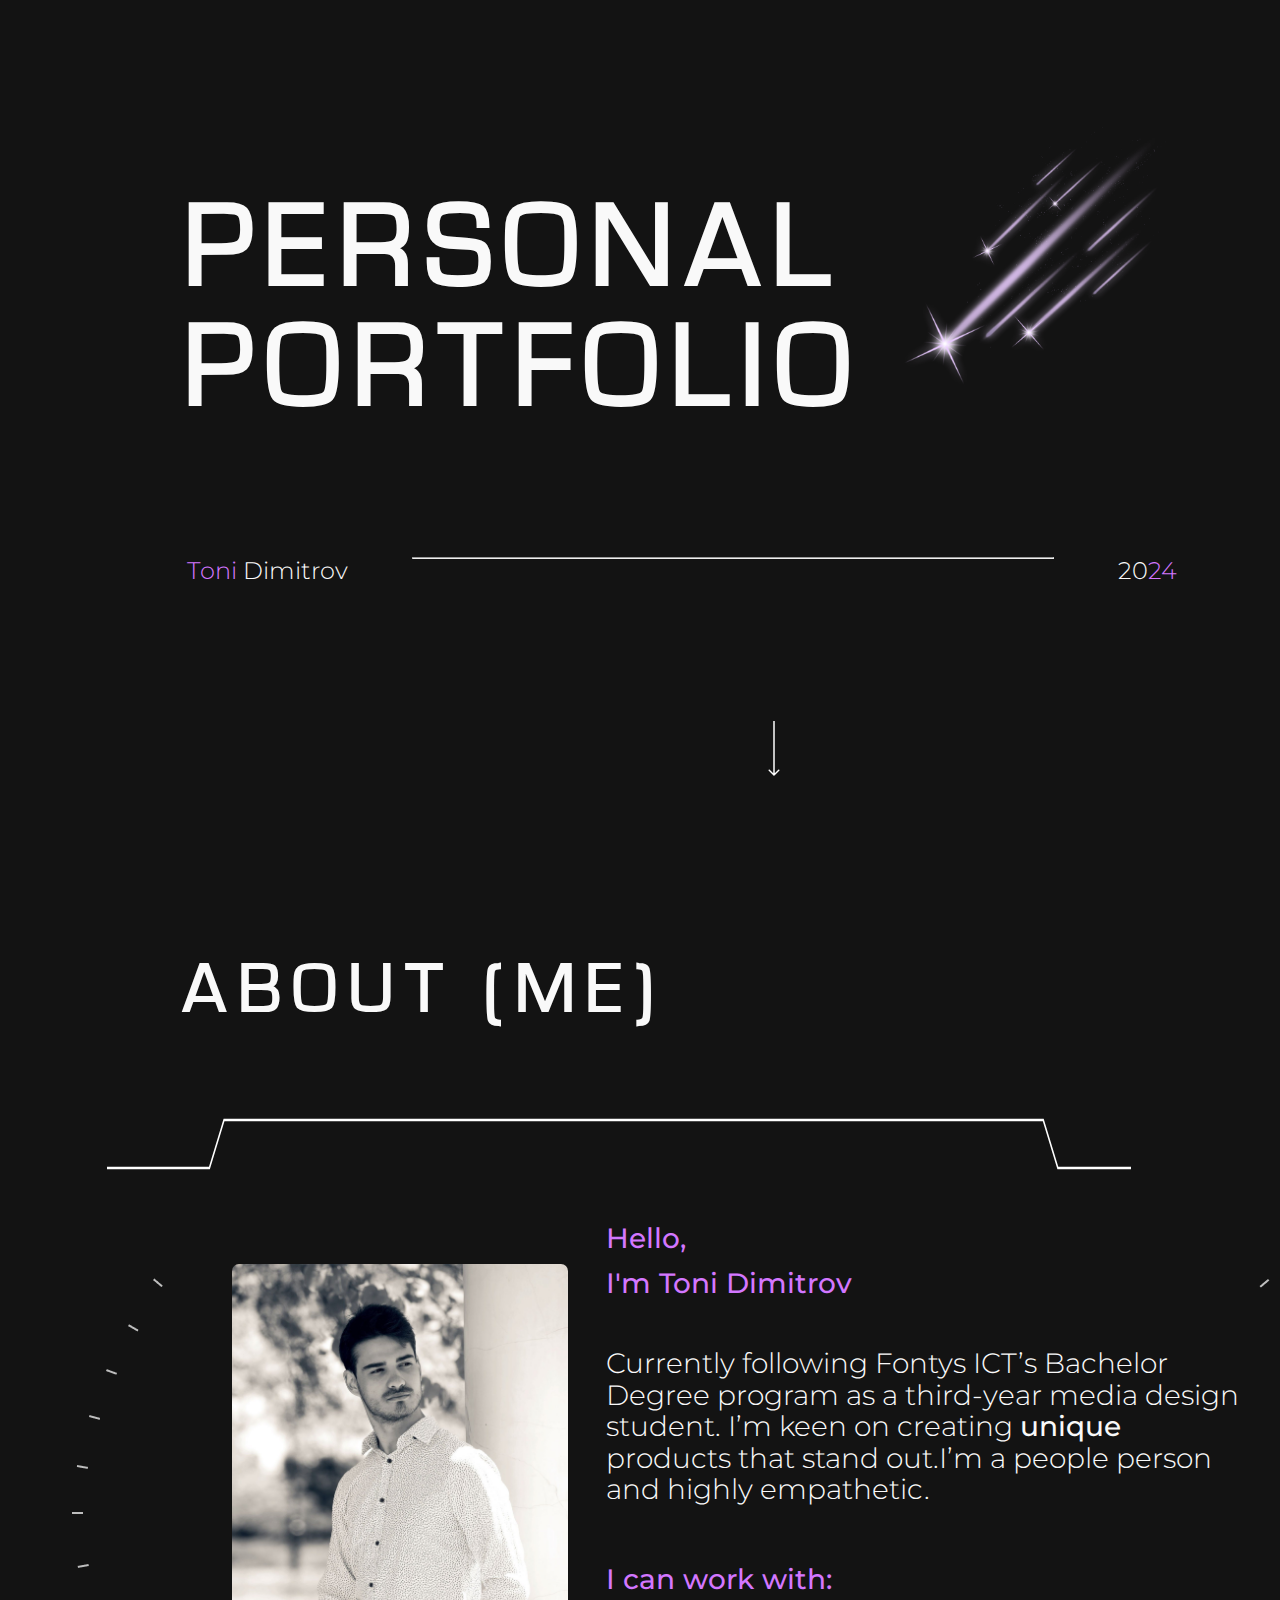
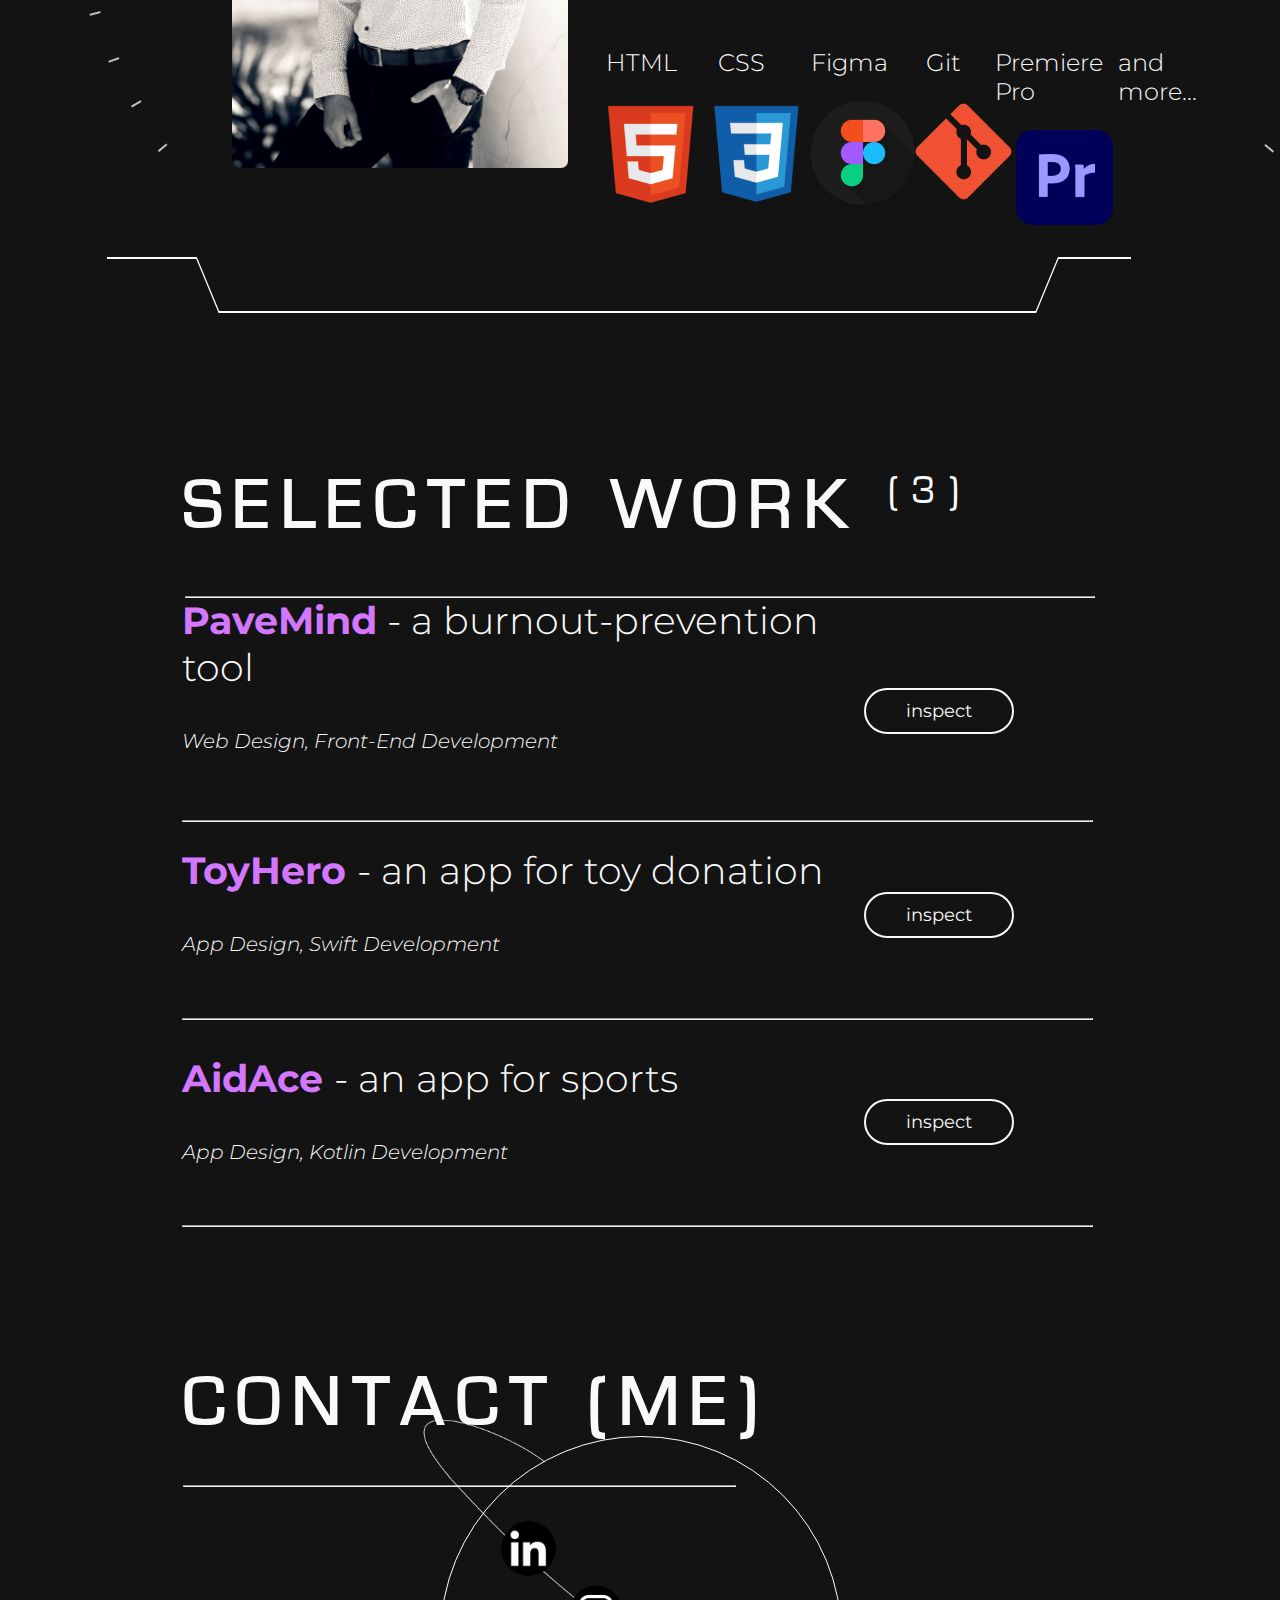
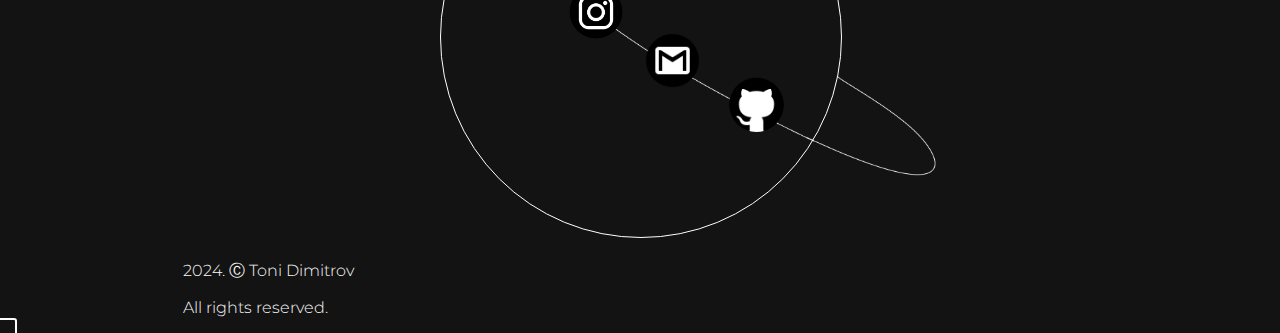
==== commit d621053e: "fixing fonts for netlify hosting" ====
--- a/index.html
+++ b/index.html
@@ -123,7 +123,7 @@
     <div class="orbit-container">
         <img class="no-cursor-effect" id="orbit-ring" src="assets/ring.png">
         <div class="orbit" class="no-cursor-effect">
-            <a href="https://www.linkedin.com/in/toni-dimitrov-1a2391223/" class="icon linkedin" target="_blank"></a>
+            <a href="https://www.linkedin.com/in/toni-dimitrov/" class="icon linkedin" target="_blank"></a>
             <a href="https://www.instagram.com/tony.m.dimitrov" class="icon instagram" target="_blank"></a>
             <a href="https://mail.google.com/mail/u/0/?fs=1&to=tony.m.dimitrov02@gmail.com&su=Important+Message&body=Hello!,%20Don%27t%20Hesitate!&tf=cm" class="icon gmail" target="_blank"></a>
             <a href="https://github.com/Daldalor" class="icon github" target="_blank"></a>
--- a/style.css
+++ b/style.css
@@ -17,8 +17,8 @@
 /* Integrating the new font that matches the "vibe" of the website */
 @font-face {
     font-family: 'Eurostyle'; 
-    src: url('fonts/EuroStyle.TTF') format('ttf'),
-         url('fonts/EuroStyle\ Normal.ttf') format('ttf');
+    src: url('fonts/EuroStyle.woff2') format('woff2'),
+         url('fonts/EuroStyle\ Normal.woff2') format('woff2');
   }
 
 html {
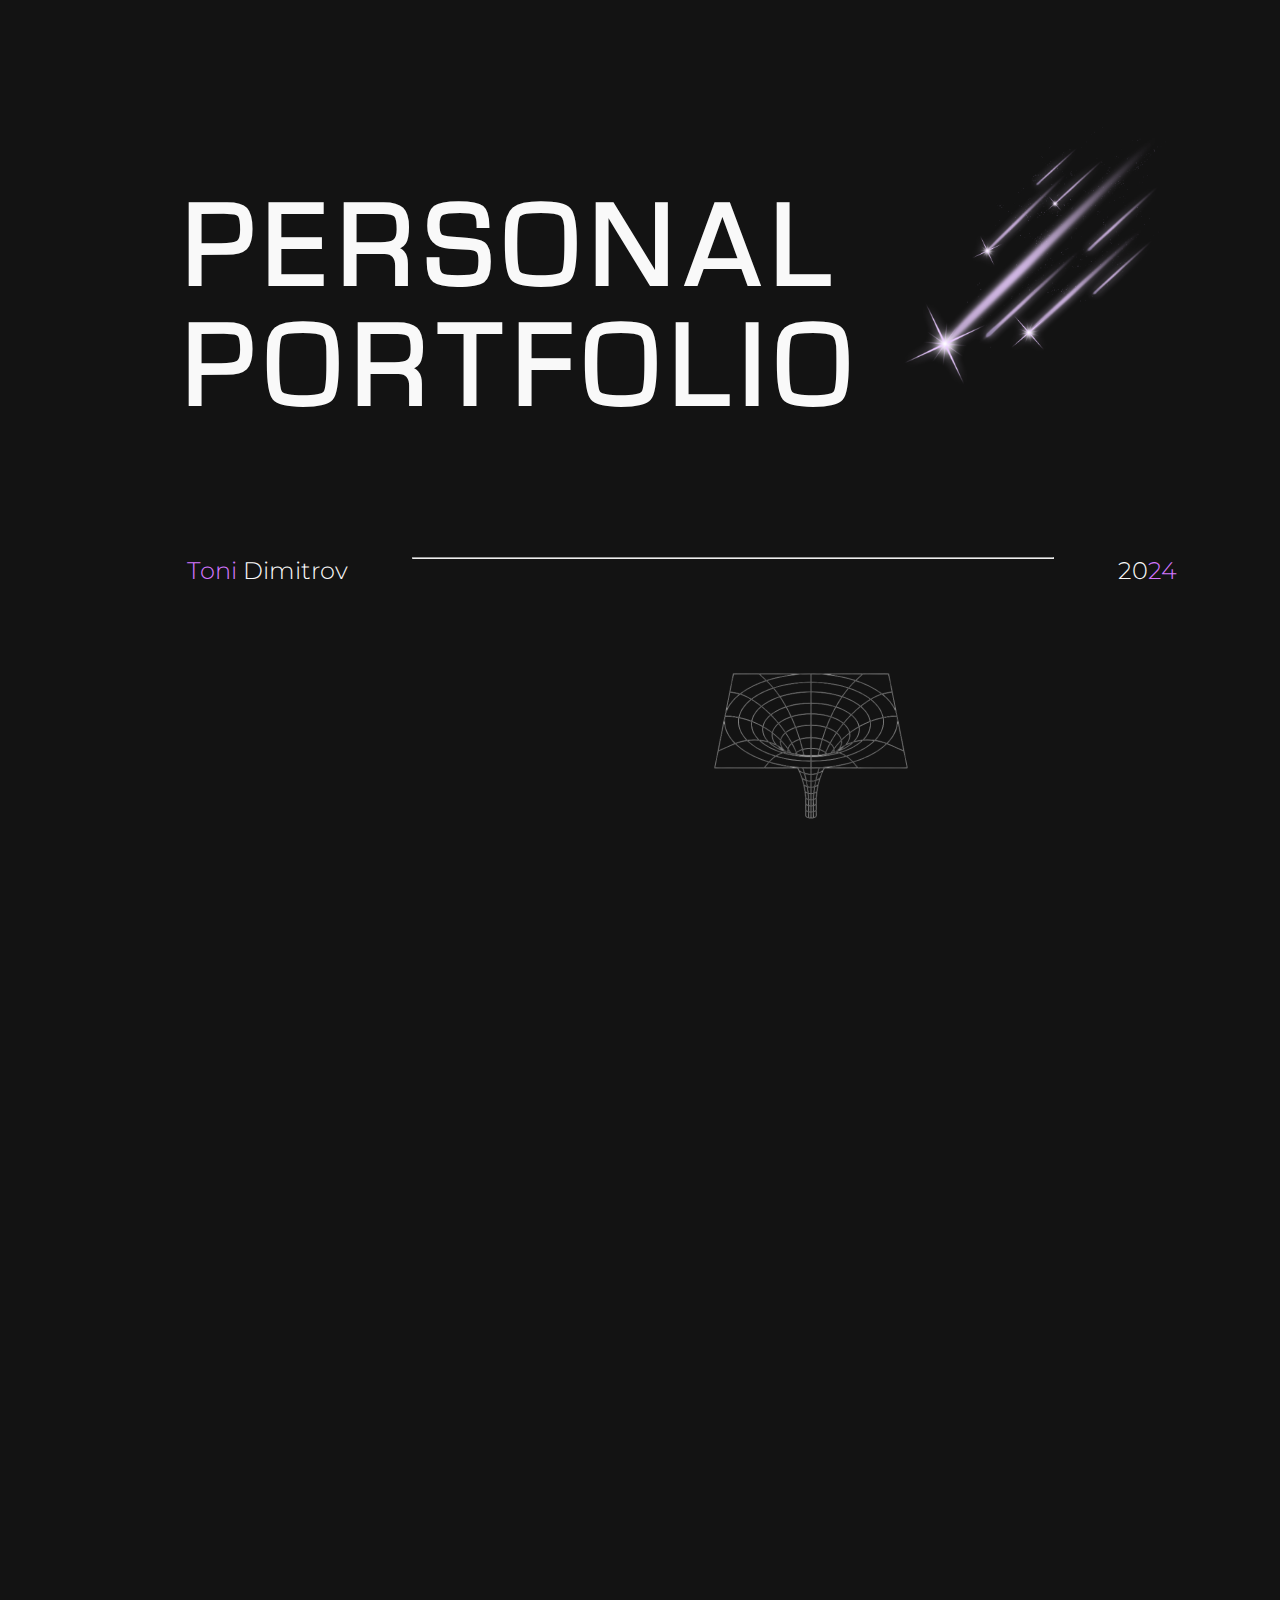
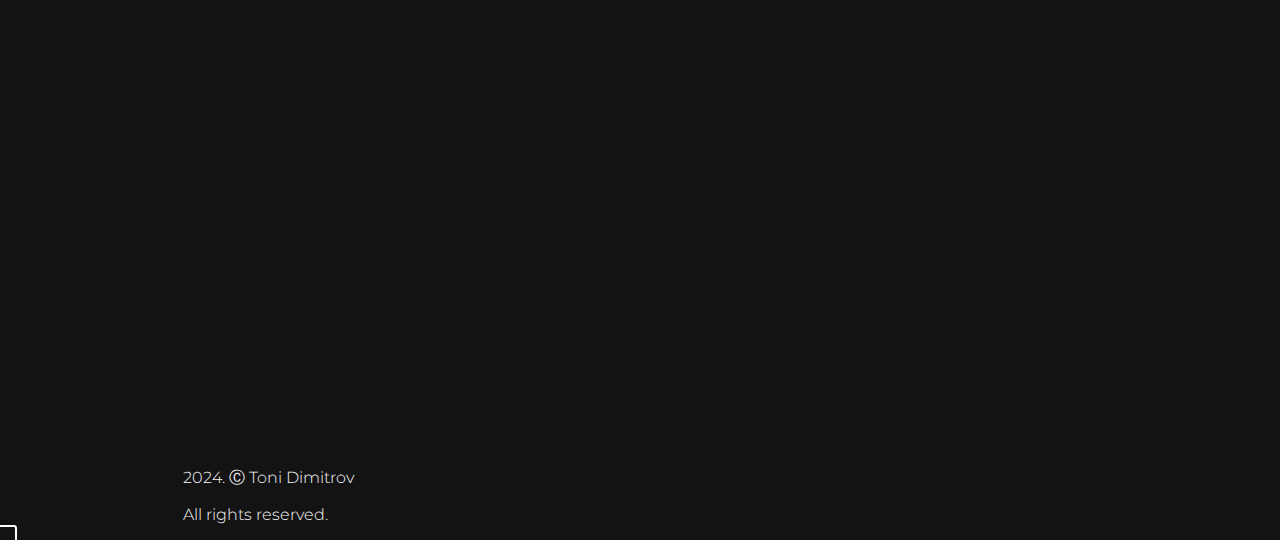
==== commit efbdd681: "adding the *final* version" ====
--- a/index.html
+++ b/index.html
@@ -1,11 +1,7 @@
 <!DOCTYPE html>
 <html lang="en">
 <head>
-    <!-- linking the header font -->
-    <link rel="preconnect" href="https://fonts.googleapis.com"> 
-    <link rel="preconnect" href="https://fonts.gstatic.com" crossorigin>
-    <link href="https://fonts.googleapis.com/css2?family=Josefin+Sans:ital,wght@0,100..700;1,100..700&display=swap" rel="stylesheet">
-    <!-- linking the text font -->
+    <!-- Linking the text font -->
     <link rel="preconnect" href="https://fonts.googleapis.com">
     <link rel="preconnect" href="https://fonts.gstatic.com" crossorigin>
     <link href="https://fonts.googleapis.com/css2?family=Montserrat:ital,wght@0,100..900;1,100..900&display=swap" rel="stylesheet">
@@ -15,31 +11,63 @@
     <title>Toni Dimitrov Portfolio</title>
 </head>
 <body>
+    <!-- Scroll to to button -->
     <div id="scrollToTopBtn">
         <img src="assets/scroll-arrow.svg" alt="scroll to top button">
     </div>
 <!-- Landing Page header -->
-    <div class="landing-container-1">
+    <div class="landing-container-1 animated-text">
     <h1 id="personal-portfolio-header">PERSONAL <br> PORTFOLIO</h1>
     <img class="no-cursor-effect" id="landing-page-stars" src="./assets/landing-page-stars.png" alt="image of stars">
     </div>
 
-<!-- Landing Page itself -->
-    <div class="flex-container-2">
+<!-- Landing Page bottom part -->
+    <div class="flex-container-2 animated-text">
         <span id="landing-my-name"> <span class="purple-letters"> Toni </span> Dimitrov</span> <hr id="landing-line"> <span id="landing-year">20<span class="purple-letters">24</span></span>
-        <a href="#about-me-header-id"><img id="landing-arrow" src="./assets/landing-arrow.png" alt="arrow for navigation"></a>
+        <a href="#selectedwork-supertext"><img id="landing-arrow" src="./assets/wormhole.png" alt="wormhole for navigation"></a>
     </div>
 
-    <!-- About me page header -->
-    <div class="about-me-header" id="about-me-header-id">
+    
+<!-- Selected work page header -->
+
+<div class="selectedwork-header animated-text">
+    <h1 class="section-header">SELECTED WORK <sup id="selectedwork-supertext">(3)</sup> <img class="no-cursor-effect" id="pulsarmap" src="assets/pulsarmap-landing.png"></h1>
+    <hr id="selectedwork-line"></hr>
+    </div>
+    <!-- Selected work page itself -->
+    <!-- first container -->
+    <div class="selectedwork-project1-container animated-text">
+    <p id="selectedwork-project1-text">Website for burnout prevention - <span id="selectedwork-pavemind">PaveMind</span></p>
+    <a href="project-pavemind.html"><div class="selectedwork-project-button"><button class="transparent-button"> inspect </button></div></a>
+    <p class="selectedwork-project-description"> Web Design, Front-End Development</p>
+    <hr class="selectedwork-line-projects"></hr>
+    </div>
+<!-- second container -->
+<div class="selectedwork-project2-container animated-text">
+    <p id="selectedwork-project2-text">Mobile app about donating toys for those in need - <span id="selectedwork-toyhero">ToyHero </span></p>
+    <a href="project-secondproject.html"><div class="selectedwork-project-button"><button class="transparent-button"> inspect </button></div></a>
+    <p class="selectedwork-project-description"> App Design, Swift Development </p>
+    <hr class="selectedwork-line-projects"></hr>
+</div>
+<br>
+    <!-- third container -->
+<div class="selectedwork-project3-container animated-text">
+        <p id="selectedwork-project3-text">Mobile app for tracking calories & health  - <span id="selectedwork-aidace">AidAce</span></p>
+        <a href="project-thirdproject.html"><div class="selectedwork-project-button"><button class="transparent-button"> inspect </button></div></a>
+        <p class="selectedwork-project-description"> App Design, Kotlin Development </p>
+        <hr class="selectedwork-line-projects"></hr>
+</div>
+
+<!-- About me page header -->
+<div class="about-me-header animated-text" id="about-me-header-id">
     <h1 class="section-header">ABOUT (ME)</h1>
     <svg id="line1" viewBox="5 0 70 5" preserveAspectRatio="none">
-        <polyline points="0,4 12,4 13,2 69,2 70,4 77,4" fill="none"/>
+        <polyline points="0,4 12,4 13,2 69,2 70,4 77,4" fill="none"/>  <!-- futuristic bended lines with polyline points  -->
     </svg>
     </div>
 
     <!-- About me page itself -->
-<div class="about-me-container" id="about-me-container">
+<div class="about-me-container animated-text" id="about-me-container">
     <img class="no-cursor-effect" id="about-me-left-target" src="assets/left-target.png" alt="left-target-png">
         <img id="about-me-profile-pic" src="assets/profile-pic.jpg" alt="my picture" class="no-cursor-effect">
         <div class="about-me-text-container-main">
@@ -78,48 +106,18 @@
         </div>
         <img class="no-cursor-effect" id="about-me-right-target" src="assets/right-target.png" alt="right-target-png">
 </div>
-<svg id="line2" viewBox="5 0 91.5 5" preserveAspectRatio="none">
-    <polyline points="0,1 13,1 15,4 88,4 90,1 100,1" fill="none"/>
+<svg class="animated-text" id="line2" viewBox="5 0 91.5 5" preserveAspectRatio="none">
+    <polyline points="0,1 13,1 15,4 88,4 90,1 100,1" fill="none"/> <!-- futuristic bended lines with polyline points  -->
 </svg>
-<!-- Selected work page header -->
-
-<div class="selectedwork-header">
-    <h1 class="section-header">SELECTED WORK <sup id="selectedwork-supertext">(3)</sup></h1>
-    <hr id="selectedwork-line"></hr>
-    </div>
-    <!-- Selected work page itself -->
-    <!-- first container -->
-    <div class="selectedwork-project1-container">
-    <p id="selectedwork-project1-text"> <span id="selectedwork-pavemind"> PaveMind</span> - a burnout-prevention tool</p>
-    <div class="selectedwork-project-button"><button class="transparent-button"> inspect </button></div>
-    <p class="selectedwork-project-description"> Web Design, Front-End Development</p>
-    <hr class="selectedwork-line-projects"></hr>
-    </div>
-<!-- second container -->
-<div class="selectedwork-project2-container">
-    <p id="selectedwork-project2-text"><span id="selectedwork-toyhero"> ToyHero </span> - an app for toy donation</p>
-    <div class="selectedwork-project-button"><button class="transparent-button"> inspect </button></div>
-    <p class="selectedwork-project-description"> App Design, Swift Development </p>
-    <hr class="selectedwork-line-projects"></hr>
-</div>
-<br>
-    <!-- third container -->
-<div class="selectedwork-project3-container">
-        <p id="selectedwork-project3-text"><span id="selectedwork-aidace"> AidAce </span> - an app for sports</p>
-        <div class="selectedwork-project-button"><button class="transparent-button"> inspect </button></div>
-        <p class="selectedwork-project-description"> App Design, Kotlin Development </p>
-        <hr class="selectedwork-line-projects"></hr>
-</div>
-
 
 <!-- Contact page header -->
-<div class="contact-header">
+<div class="contact-header animated-text">
     <h1 class="section-header">CONTACT (ME)</h1>
     <hr id="contact-section-line"></hr>
     </div>
 
     <!-- Contact page content -->
-    <div class="contact-me-container">
+    <div class="contact-me-container animated-text">
     <div class="orbit-container">
         <img class="no-cursor-effect" id="orbit-ring" src="assets/ring.png">
         <div class="orbit" class="no-cursor-effect">
--- a/style.css
+++ b/style.css
@@ -15,6 +15,7 @@
 }
 
 /* Integrating the new font that matches the "vibe" of the website */
+
 @font-face {
     font-family: 'Eurostyle'; 
     src: url('fonts/EuroStyle.woff2') format('woff2'),
@@ -65,7 +66,6 @@
 /* Landing Page header*/
 
 .landing-container-1 {
-    width:100%;
     height:50vh;
     display: flex;
     background-color: var(--black-color);
@@ -112,11 +112,54 @@
     }
 }
 
-
+/* Animated text code with sliding up */
+
+.animated-text {
+    font-size: 2em;
+    opacity: 0;
+    transition: opacity 1s ease-in-out, transform 1s ease-in-out;
+    transform: translateY(20px);
+}
+
+.animated-text.visible {
+    opacity: 1;
+    transform: translateY(0);
+}
+
+.animated-text.fadeIn {
+    opacity: 0;
+    transform: translateY(20px);
+}
+
+.animated-text.slideIn {
+    opacity: 0;
+    transform: translateX(-100%);
+}
+
+@keyframes fadeIn {
+    from {
+        opacity: 0;
+        transform: translateY(20px);
+    }
+    to {
+        opacity: 1;
+        transform: translateY(0);
+    }
+}
+
+@keyframes slideIn {
+    from {
+        opacity: 0;
+        transform: translateX(-100%);
+    }
+    to {
+        opacity: 1;
+        transform: translateX(0);
+    }
+}
 /* Landing Page under header*/
 
 .flex-container-2 {
-    width:100%;
     height:50vh;
     display: flex;
     align-items: center;
@@ -142,21 +185,23 @@
 }
 
 #landing-arrow{
-margin-left:-32vw;
-margin-top:15vh;
-transition: transform 0.3s ease-in-out;
+    margin-top:15vh;
+    margin-left:-38vw;
+    transition: transform 0.3s ease-in-out;
 }
 
 #landing-arrow:hover{
     transform: translateY(10px);
 
 }
+
 /* About (me) header */
 
 .about-me-header{
     display:flex;
     flex-direction: column;
     width:100%;
+    margin-top:15vh;
 }
 
 .section-header{
@@ -288,7 +333,7 @@
     flex-direction: column;
     width:100%;
     height:15vh;
-    margin-top:10vh;
+    margin-top:2.5vh;
 }
 
 #selectedwork-line{
@@ -312,7 +357,12 @@
     color:var(--purple-color);
     font-weight:var(--montserrat-bold);
 }
-
+#pulsarmap{
+    width:10vw;
+    position:absolute;
+    margin-left:25vw;
+    margin-top:-2vh;
+}
 /* first container */
 
 #selectedwork-project1-text{
@@ -354,6 +404,7 @@
 }
 
 /* second container */
+
 .selectedwork-project2-container{
 font-size:38px;
 margin-left:13.6vw;
@@ -373,6 +424,7 @@
 }
 
 /* third container */
+
 .selectedwork-project3-container{
 font-weight:var(--montserrat-light);
 font-size:38px;
@@ -410,9 +462,9 @@
 
 .contact-me-container{
     display: flex;
+    align-items: center;
+    height: 45vh;
     justify-content: center;
-    align-items: center;
-    height: 40vh;
 }
 .orbit-container {
     position: relative;
@@ -470,7 +522,9 @@
 a.icon:hover {
     animation: wobble 0.5s ease-in-out;
 }
-/* Keyframes for the wobble animation */
+
+/* Keyframes for the wobble animation on orbit icons*/
+
 @keyframes wobble {
     0%, 100% {
         transform: rotate(0deg);
@@ -515,4 +569,174 @@
 
 #scrollToTopBtn:hover {
     transform: translateY(-10px);
+}
+
+
+/* PROJECT PAVEMIND PAGE STARTS HERE */
+
+.pavemind-button-name-container{
+    display:flex;
+    font-family: var(--headings-font);
+    color:var(--white-color);
+    font-size:70px;
+    justify-content: center;
+    align-items: center;
+    flex-direction: column;
+    padding-top: 3vh;
+    padding-bottom:7vh;
+}
+
+.pavemind-heading{
+    height:1vh;
+}
+
+#pavemind-underline-heading{
+    width:40vw;
+}
+
+#pavemind-name-purple{
+    color:var(--purple-color);
+}
+
+#pavemind-top-left-border{
+    position: absolute;
+    z-index:-999;
+    padding:20px;
+}
+.pavemind-back-button-container{
+    position:absolute;
+    padding-top:8vh;
+    padding-left:1.2vw;
+}
+
+#pavemind-go-back-text{
+    color:var(--white-color);
+    font-family: var(--text-font);
+}
+
+#pavemind-back-button-link{
+    height:6.5vh;
+    width:9vw;
+    display:flex;
+    flex-direction: column;
+    justify-content: space-between;
+    align-items: center;
+    text-decoration: none;
+}
+
+/* Project PaveMind Summary Section */
+.pavemind-summary-container{
+    width:100%;
+    height:50vh;
+    display:flex;
+}
+
+.pavemind-summary-text{
+    width:50%;
+    height:50vh;
+}
+
+.pavemind-summary-photo{
+    width:50%;
+    height:50vh;
+    display:flex;
+    align-items: center;
+    justify-content: center;
+    flex-direction: column;
+}
+
+.pavemind-text-header{
+    color:var(--purple-color);
+    font-size: 50px;
+    font-family: var(--headings-font);
+    margin-left:5vw;
+}
+
+.pavemind-text-and-photo{
+    display:flex;
+    margin-left:5vw;
+    align-items: center;
+}
+
+#pavemind-afterfullmoon-text{
+    color:var(--white-color);
+    font-family: var(--text-font);
+    margin-left:1vw;
+    font-size:21px;
+}
+#pavemind-summary-text2{
+    color:var(--white-color);
+    font-family: var(--text-font);
+    font-size:21px;
+    margin-left:5vw;
+}
+
+#pavemind-landing-picture{
+    max-width: 100%;
+    height: 30vh;
+    border-radius:10px;
+    border:var(--purple-color) solid 2px;
+}
+
+#pavemind-link{
+    font-family: var(--text-font);
+    color:var(--white-color);
+    text-decoration: none;
+}
+
+
+a {
+    color: var(--white-color); /* Links color */
+}
+
+/* Visited link */
+a:visited {
+    color: var(--white-color); /* Color of the link after it has been visited */
+}
+
+/* Hover link */
+a:hover {
+    color: var(--purple-color); /* Color when the mouse is over the link */
+}
+
+/* Active link */
+a:active {
+    color: rgb(218, 105, 0); /* Color when the link is being clicked */
+}
+
+
+/* Project PaveMind Challenges & Technologies Used Section*/
+
+.pavemind-explanation-section{
+    display:flex;
+    flex-direction:row;
+    width:100%;
+    height:43vh;
+}
+
+/* Challenges & Technologies Used elements */
+
+.pavemind-final-containers{
+    width:33%;
+    color:var(--white-color);
+    font-family: var(--text-font);
+    font-size:21px;
+}
+
+.pavemind-final-content{
+    display:flex;
+    align-items: center;
+    margin-left:5vw;
+}
+.pavemind-final-text{
+    margin-left:1vw;
+}
+
+/* Bottom right border */
+
+#pavemind-bottom-right-border{
+    padding: 0px 20px 20px 0px;
+    position: absolute;
+    right:0;
+    margin-top:20vh;
 }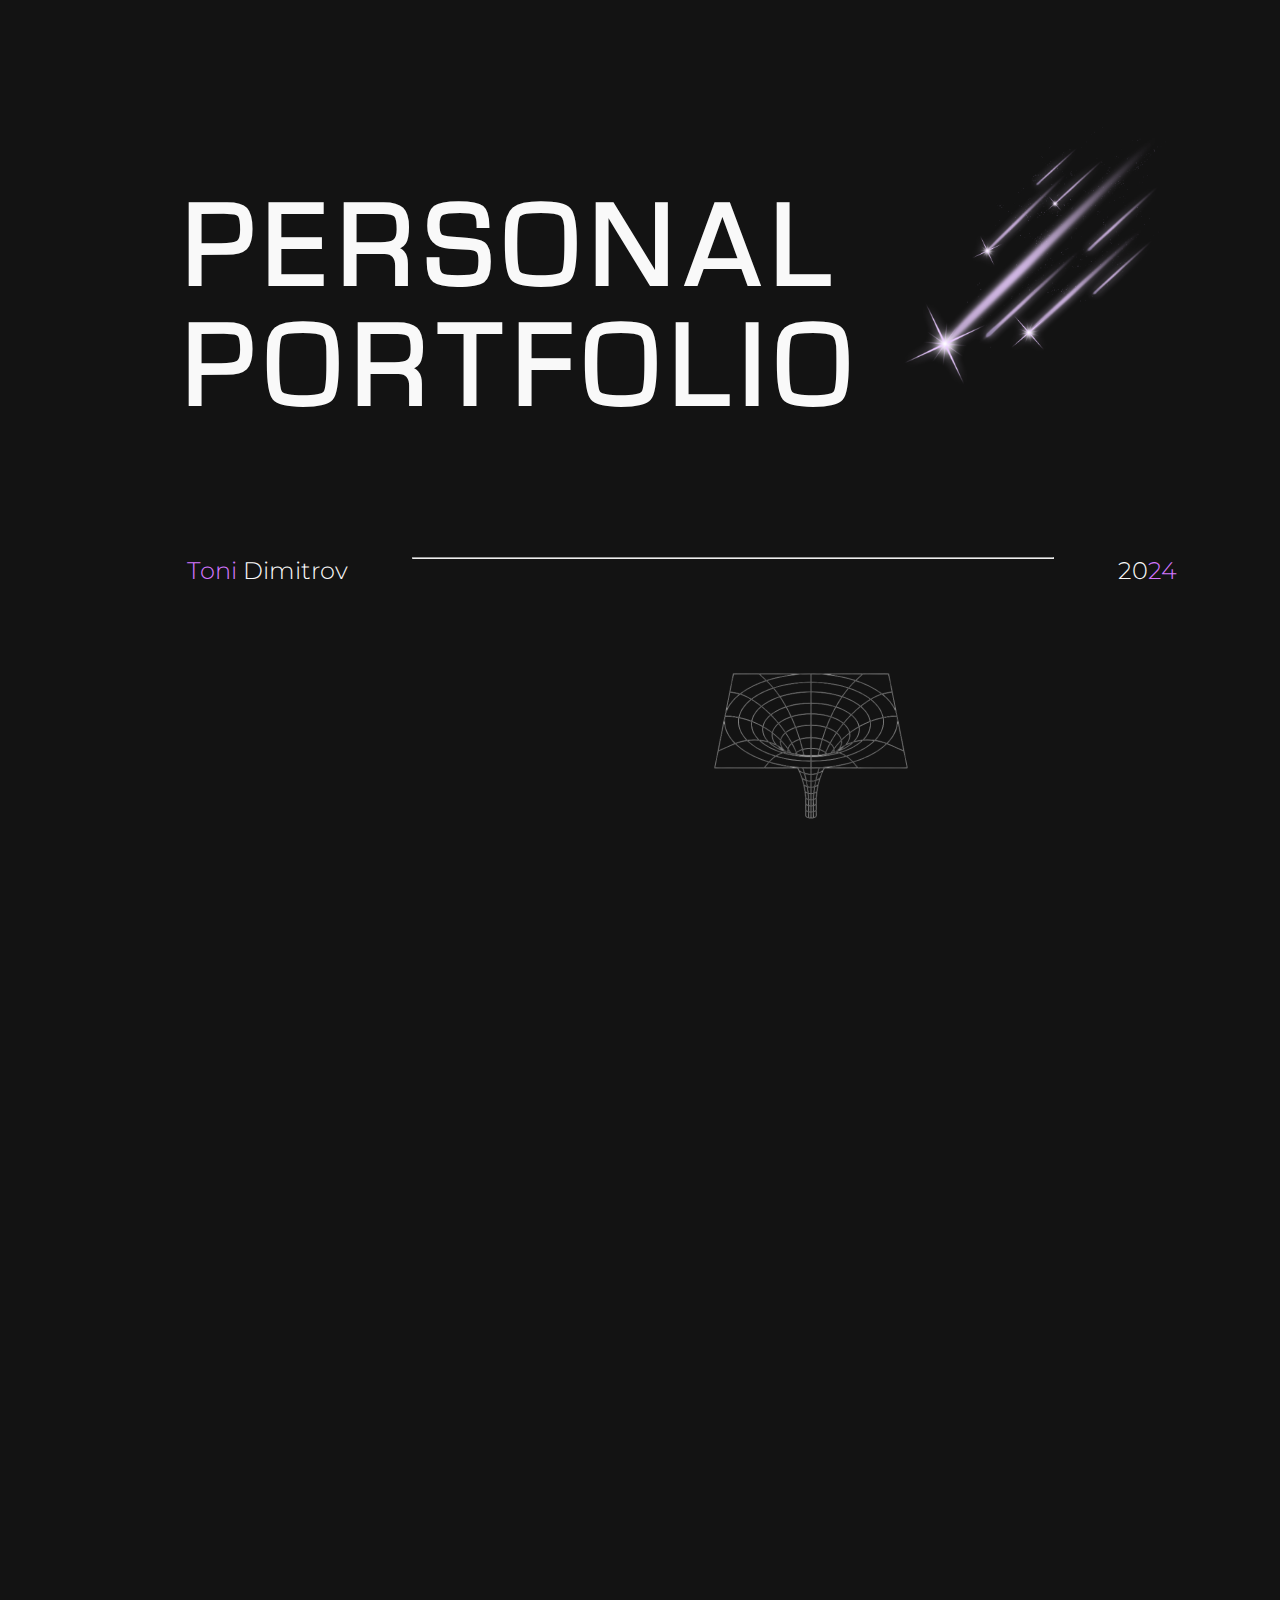
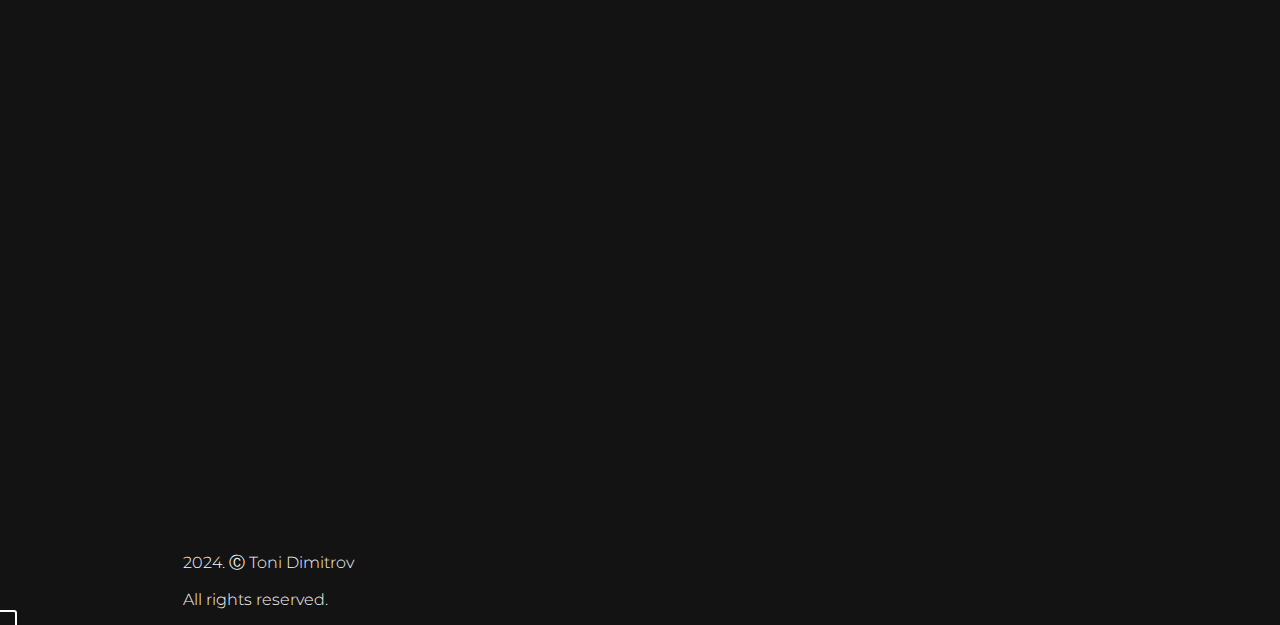
==== commit d1a9109f: "fixed 768x deletion, now done" ====
--- a/index.html
+++ b/index.html
@@ -31,7 +31,7 @@
 <!-- Selected work page header -->
 
 <div class="selectedwork-header animated-text">
-    <h1 class="section-header">SELECTED WORK <sup id="selectedwork-supertext">(3)</sup> <img class="no-cursor-effect" id="pulsarmap" src="assets/pulsarmap-landing.png"></h1>
+    <h1 class="section-header">SELECTED WORK <sup id="selectedwork-supertext">(3)</sup></h1>
     <hr id="selectedwork-line"></hr>
     </div>
     <!-- Selected work page itself -->
@@ -44,7 +44,7 @@
     </div>
 <!-- second container -->
 <div class="selectedwork-project2-container animated-text">
-    <p id="selectedwork-project2-text">Mobile app about donating toys for those in need - <span id="selectedwork-toyhero">ToyHero </span></p>
+    <p id="selectedwork-project2-text">Android app for donating toys to those in need - <span id="selectedwork-toyhero">ToyHero </span></p>
     <a href="project-secondproject.html"><div class="selectedwork-project-button"><button class="transparent-button"> inspect </button></div></a>
     <p class="selectedwork-project-description"> App Design, Swift Development </p>
     <hr class="selectedwork-line-projects"></hr>
@@ -52,7 +52,7 @@
 <br>
     <!-- third container -->
 <div class="selectedwork-project3-container animated-text">
-        <p id="selectedwork-project3-text">Mobile app for tracking calories & health  - <span id="selectedwork-aidace">AidAce</span></p>
+        <p id="selectedwork-project3-text">iOS app for tracking calories & health  - <span id="selectedwork-aidace">AidAce</span></p>
         <a href="project-thirdproject.html"><div class="selectedwork-project-button"><button class="transparent-button"> inspect </button></div></a>
         <p class="selectedwork-project-description"> App Design, Kotlin Development </p>
         <hr class="selectedwork-line-projects"></hr>
@@ -60,7 +60,7 @@
 
 <!-- About me page header -->
 <div class="about-me-header animated-text" id="about-me-header-id">
-    <h1 class="section-header">ABOUT (ME)</h1>
+    <h1 class="section-header">ABOUT [ME]</h1>
     <svg id="line1" viewBox="5 0 70 5" preserveAspectRatio="none">
         <polyline points="0,4 12,4 13,2 69,2 70,4 77,4" fill="none"/>  <!-- futuristic bended lines with polyline points  -->
     </svg>
@@ -73,7 +73,7 @@
         <div class="about-me-text-container-main">
         <div id="about-me-hello"> <span id="about-me-colored-hello">Hello, <p> I'm Toni Dimitrov </p></span> </div>
             <div class="about-me-text-container">
-            <p class="about-me-text"> Currently following Fontys ICT’s Bachelor Degree program as a third-year media design student. I’m keen on creating <span id="unique-medium">unique</span> products that stand out.I’m a people person and highly empathetic.</p>
+            <p class="about-me-text"> Currently following Fontys ICT’s Bachelor Degree program as a fourth-year media design student. I’m keen on creating <span id="unique-medium">unique</span> products that stand out. I’m a people person and highly empathetic.</p>
             </div>
             <div class="about-me-work-text">
                 <p> I can work with: </p>
@@ -81,23 +81,23 @@
                 <div class="about-me-skills-container">
                     <div class="about-me-skills-content">
                         <p class="about-me-type-skill">HTML</p>
-                        <img class="no-cursor-effect" src="assets/html-icon.png" alt="html icon">
+                        <img class="no-cursor-effect" id="about-me-html" src="assets/html-icon.png" alt="html icon">
                     </div>
                     <div class="about-me-skills-content">
                         <p id="about-me-css-text" class="about-me-type-skill">CSS</p>
-                        <img class="no-cursor-effect" src="assets/css-icon.png" alt="css icon">
+                        <img class="no-cursor-effect" id="about-me-css" src="assets/css-icon.png" alt="css icon">
                     </div>
                     <div class="about-me-skills-content">
                         <p class="about-me-type-skill">Figma</p>
-                        <img class="no-cursor-effect" src="assets/figma-icon.png" alt="figma icon">
+                        <img class="no-cursor-effect" id="about-me-figma" src="assets/figma-icon.png" alt="figma icon">
                     </div>
                     <div class="about-me-skills-content">
                         <p id="about-me-git-text" class="about-me-type-skill">Git</p>
-                        <img class="no-cursor-effect" src="assets/git-icon.png" alt="git icon">
+                        <img class="no-cursor-effect" id="about-me-git" src="assets/git-icon.png" alt="git icon">
                     </div>
                     <div class="about-me-skills-content">
                         <p id="about-me-premiere-text" class="about-me-type-skill">Premiere Pro</p>
-                        <img class="no-cursor-effect" src="assets/premiere-pro-icon.png" alt="premiere pro icon">
+                        <img class="no-cursor-effect" id="about-me-premiere" src="assets/premiere-pro-icon.png" alt="premiere pro icon">
                     </div>
                     <div class="about-me-skills-content">
                         <p id="about-me-and-more-text" class="about-me-type-skill">and more...</p>
@@ -112,7 +112,7 @@
 
 <!-- Contact page header -->
 <div class="contact-header animated-text">
-    <h1 class="section-header">CONTACT (ME)</h1>
+    <h1 class="section-header">CONTACT [ME]</h1>
     <hr id="contact-section-line"></hr>
     </div>
 
--- a/style.css
+++ b/style.css
@@ -357,12 +357,7 @@
     color:var(--purple-color);
     font-weight:var(--montserrat-bold);
 }
-#pulsarmap{
-    width:10vw;
-    position:absolute;
-    margin-left:25vw;
-    margin-top:-2vh;
-}
+
 /* first container */
 
 #selectedwork-project1-text{
@@ -463,8 +458,8 @@
 .contact-me-container{
     display: flex;
     align-items: center;
-    height: 45vh;
     justify-content: center;
+    margin-top:10vh;
 }
 .orbit-container {
     position: relative;
@@ -739,4 +734,222 @@
     position: absolute;
     right:0;
     margin-top:20vh;
-}+}
+
+
+/* MEDIA QUERIES - RESPONSIVE */
+@media only screen and (max-width: 768px) {
+
+/* main */
+
+body{
+    width:100%;
+}
+
+.section-header{
+    font-size:8vw;
+    margin-left:4vw;
+    display:flex;
+    justify-content: center;
+    width:91%;
+    text-align:center;
+}
+#selectedwork-supertext{
+    display:none;
+}
+
+/* landing page */
+
+#landing-page-stars {
+    display:none;
+}
+
+#personal-portfolio-header{
+    display:flex;
+    width:100%;
+    justify-content: center;
+    font-size:8vw;
+    margin-left:0;
+    margin-top:10vh;
+}
+.landing-container-1{
+height: 50vh;
+}
+
+#landing-my-name, #landing-year{
+    font-size:16px;
+    text-align:center;
+}
+#landing-line{
+    margin-bottom:27vh;
+}
+
+#landing-arrow{
+    display:flex;
+    transform:translate(-25vw);
+}
+
+/* selected work */
+
+#selectedwork-project1-text{
+    font-size:20px;
+    width:100%;
+}
+
+.selectedwork-project-description {
+    width:100%;
+}
+
+.selectedwork-project-button{
+    margin-top:3vh;
+}
+
+.transparent-button{
+    padding:10px 10px;
+    font-size:14px;
+}
+#selectedwork-project2-text{
+    font-size:20px;
+}
+
+#selectedwork-project3-text{
+    font-size:20px;
+}
+/* about me */
+
+
+.about-me-skills-container{
+    flex-direction:column;
+    text-align:center;
+    }
+    
+    #about-me-html{
+        display:none;
+    }
+    
+    #about-me-css{
+        display:none;
+    }
+    
+    #about-me-git{
+        display:none;
+    }
+    
+    #about-me-figma{
+        display:none;
+    }
+    
+    #about-me-premiere{
+        display:none;
+    }
+
+#about-me-profile-pic{
+    display:none;
+}
+
+.about-me-container{
+    flex-direction:column;
+    align-items: baseline;
+}
+
+#about-me-hello{
+    justify-content: center;
+    display:flex;
+    text-align: center;
+    width:91%;
+}
+
+.about-me-text-container {
+    display:flex;
+    width:90%;
+    margin:0;
+}
+
+.about-me-text {
+    font-size: 16px;
+    width:99%;
+    text-align:center;
+    margin-left: 6vw;
+}
+
+svg#line1{
+    display:none;
+}
+
+svg#line2{
+    display:none;
+}
+
+#about-me-left-target{
+    display:none;
+}
+#about-me-right-target{
+    display:none;
+}
+
+.about-me-work-text{
+    width:91%;
+    text-align:center;
+
+}
+
+.about-me-skills-content{
+    width:100%;
+    text-align:center;
+}
+
+/* contact me */
+
+.contact-header{
+margin-top:25vh;
+}
+
+#contact-section-line {
+    width:60vw;
+}
+
+
+/* orbit */
+
+.contact-me-container{
+margin-top:2vh;
+}
+
+.icon{
+width:40px;
+height:40px;
+}
+
+.icon.linkedin{
+    top: 26%;
+    left:10%;
+}
+
+.icon.instagram{
+    width:50px;
+    height:50px;
+    top: 39%;
+    left:27%;
+}
+
+.icon.gmail{
+    top:55%;
+}
+
+.icon.github{
+    top:65%;
+}
+
+.orbit-container{
+    width:200px;
+    height:200px;
+}
+
+#orbit-ring {
+    translate: -21px -16px;
+}
+
+#copyright{
+    margin-top:10vh;
+}
+}
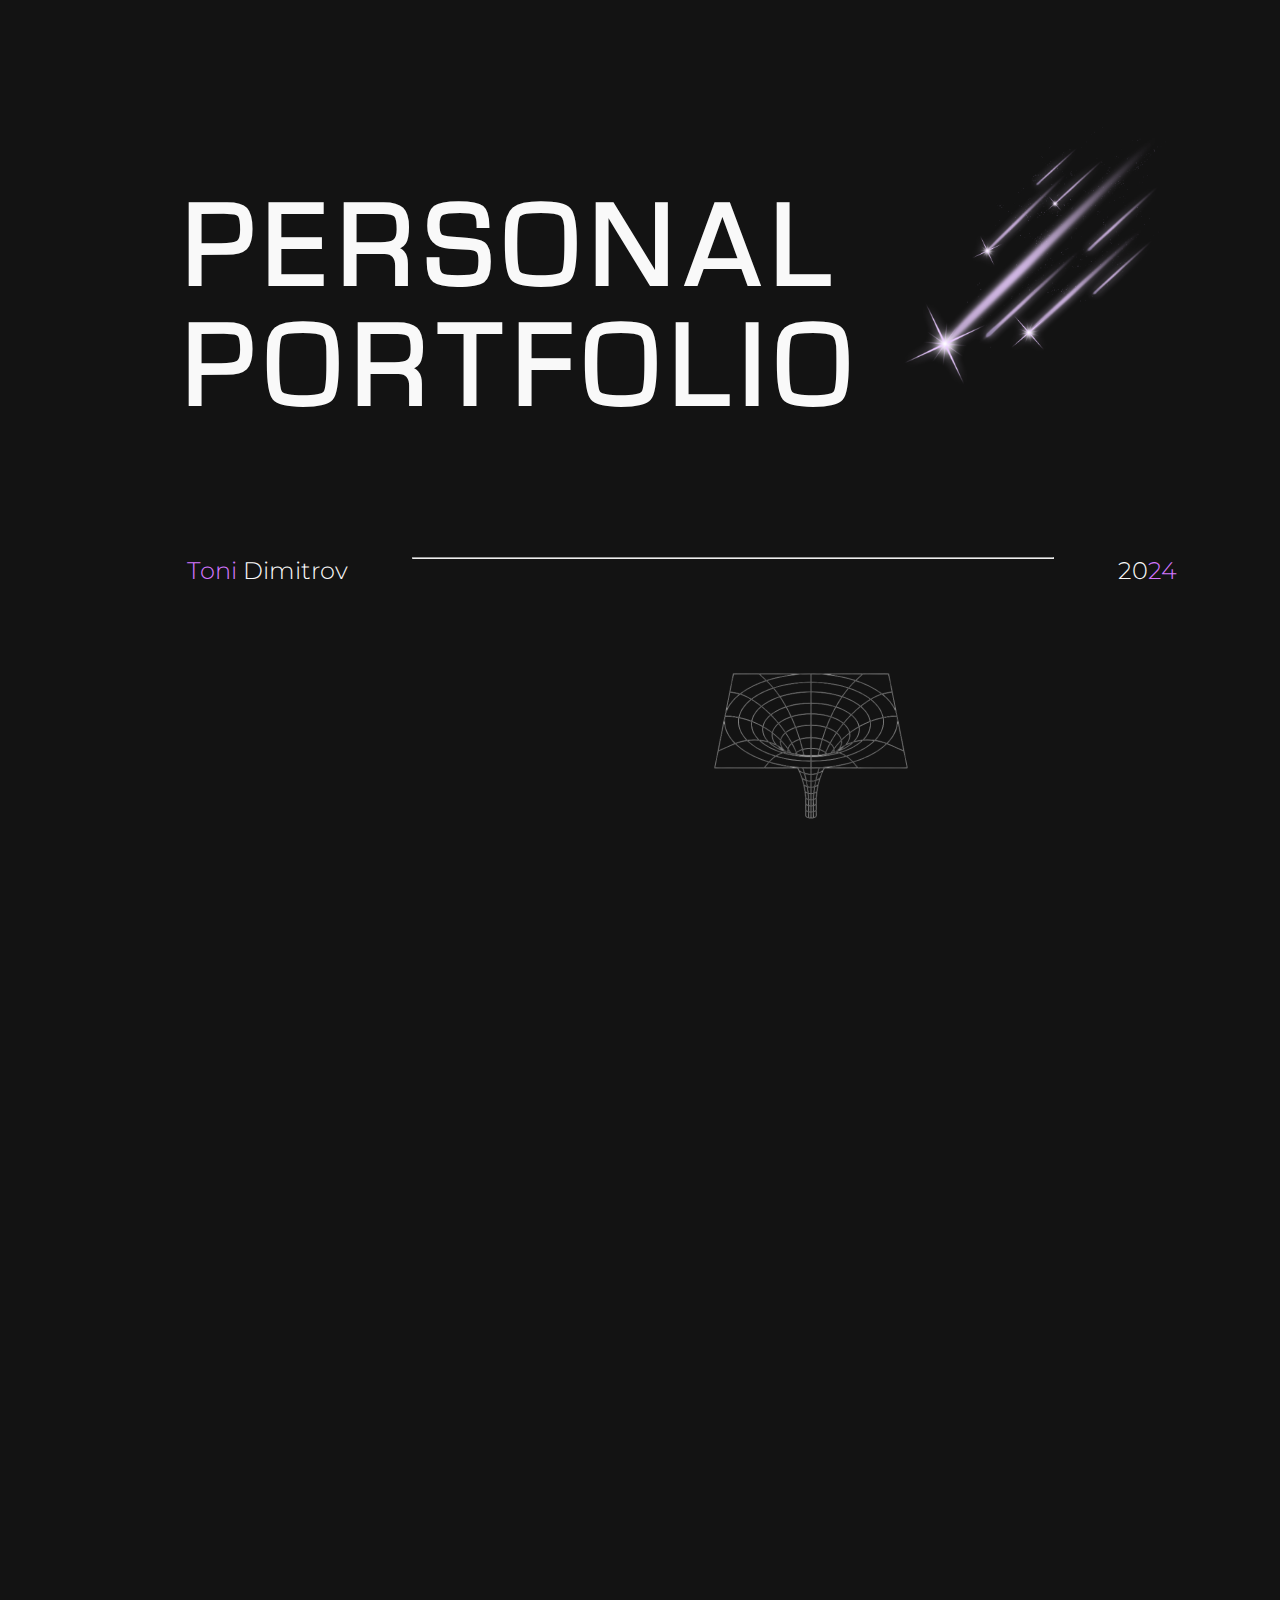
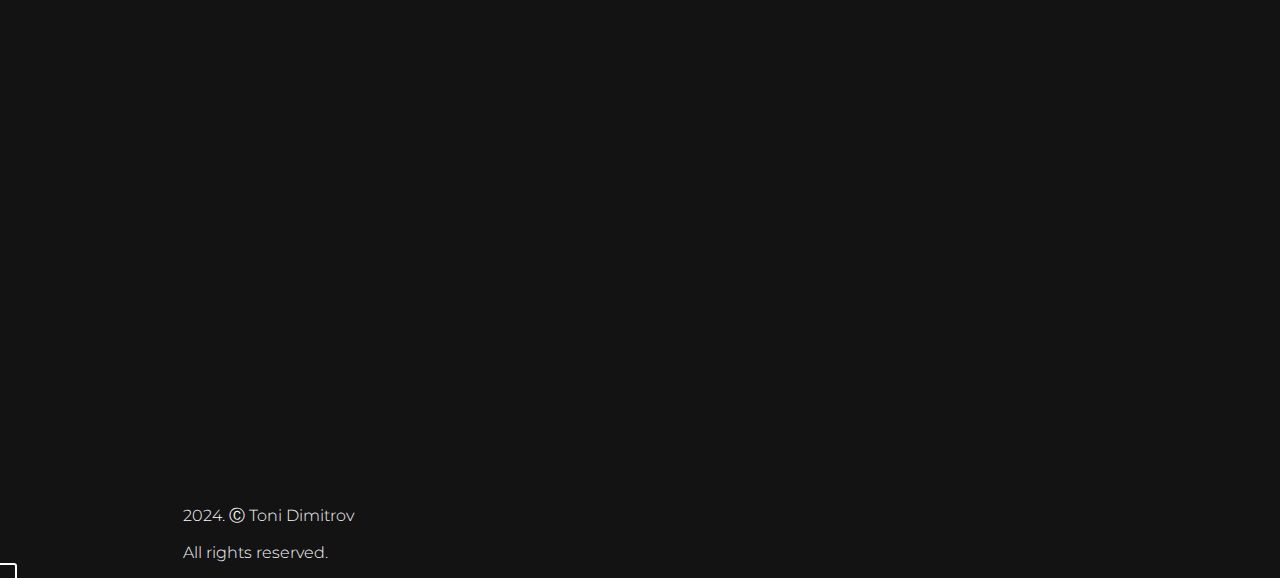
==== commit bce48417: "adding additional websites" ====
--- a/index.html
+++ b/index.html
@@ -52,9 +52,9 @@
 <br>
     <!-- third container -->
 <div class="selectedwork-project3-container animated-text">
-        <p id="selectedwork-project3-text">iOS app for tracking calories & health  - <span id="selectedwork-aidace">AidAce</span></p>
+        <p id="selectedwork-project3-text">A musician's portfolio  - <span id="selectedwork-aidace">Maaike Girardin</span></p>
         <a href="project-thirdproject.html"><div class="selectedwork-project-button"><button class="transparent-button"> inspect </button></div></a>
-        <p class="selectedwork-project-description"> App Design, Kotlin Development </p>
+        <p class="selectedwork-project-description"> Web Design , Front-End Development </p>
         <hr class="selectedwork-line-projects"></hr>
 </div>
 
--- a/style.css
+++ b/style.css
@@ -742,9 +742,12 @@
 
 /* main */
 
+
 body{
-    width:100%;
-}
+    max-width: 98%;
+    overflow-x: hidden;
+}
+
 
 .section-header{
     font-size:8vw;
@@ -773,7 +776,7 @@
     margin-top:10vh;
 }
 .landing-container-1{
-height: 50vh;
+    height: 50vh;
 }
 
 #landing-my-name, #landing-year{
@@ -901,7 +904,7 @@
 /* contact me */
 
 .contact-header{
-margin-top:25vh;
+margin-top:35vh;
 }
 
 #contact-section-line {
@@ -952,4 +955,74 @@
 #copyright{
     margin-top:10vh;
 }
-}
+
+
+/* PAVEMIND PROJECT PAGE */
+#pavemind-top-left-border{
+    width:20%;
+}
+
+#pavemind-back-button-link{
+    margin-left:13vw;
+    width:42%;
+}
+
+.pavemind-back-button-container {
+    padding-top: 5vh;
+}
+
+.pavemind-button-name-container{
+    font-size:8vw;
+}
+
+.pavemind-heading{
+    margin-top:15vh;
+}
+
+.pavemind-text-header{
+font-size:8vw;
+}
+
+.pavemind-summary-container{
+flex-direction:column;
+height: 100%;
+}
+
+.pavemind-summary-text{
+width:90%;
+height: 100%;
+}
+
+.pavemind-summary-photo{
+width:100%;
+}
+
+#pavemind-afterfullmoon-text{
+    font-size:18px;
+}
+#pavemind-summary-text2{
+    font-size:18px;
+}
+
+#pavemind-summary-text1{
+    font-size:18px;
+}
+
+.pavemind-explanation-section{
+flex-direction:column;
+}
+.pavemind-final-containers{
+    width:100%;
+    font-size:18px;
+}
+.pavemind-final-text {
+margin-left:5vw;
+}
+#pavemind-comet{
+    width:100%;
+}
+
+#pavemind-bottom-right-border{
+    width:20%;
+}
+}
